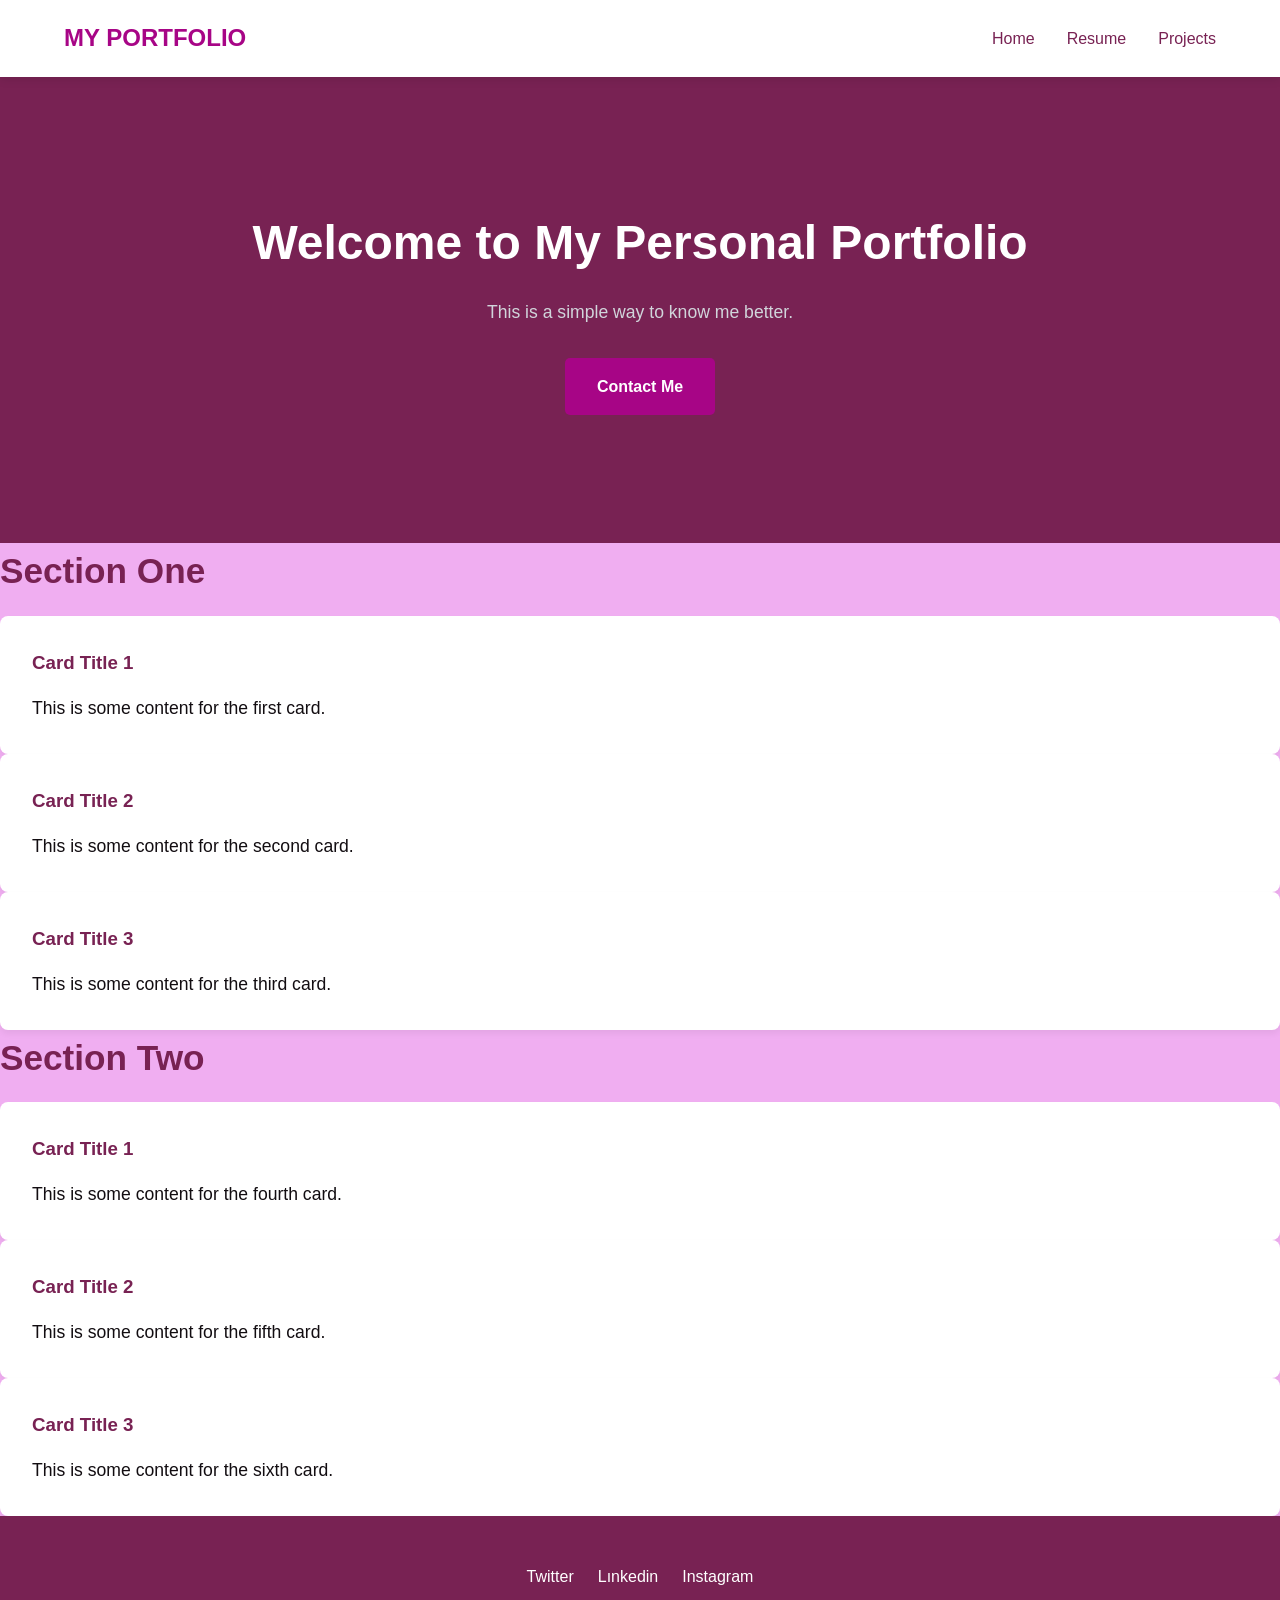
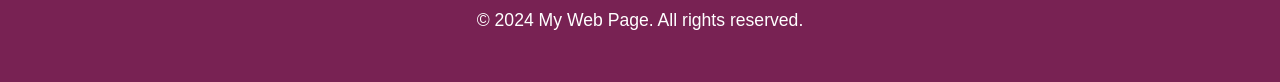
==== home.html @ a55ea5f1 "first commit" ====
<!DOCTYPE html>
<html lang="en">
    <head>
        <meta charset="UTF-8">
        <meta name="viewport" content="width=device-width, initial-scale=1.0">
        <title>My Web Page</title> 
        <link rel="stylesheet" href="style/style.css">
</head>
<body>
   
    <!-- FIX NAVBAR-->
<nav class="navbar">
   <div class="logo">MY PORTFOLIO</div>
   <ul class="nav-links">
      <li><a href="#">Home</a></li>
        <li><a href="#">Resume</a></li>
        <li><a href="#">Projects</a></li>
        </ul>
</nav>

    <!--HERO SECTION-->
    <header class="hero">
        <div class="hero-content">
            <h1>Welcome to My Personal Portfolio</h1>
            <p>This is a simple way to know me better.</p>
            <a href="/button/contact.html" class="btn">Contact Me</a>
        </div>
    </header>

<!-- CONTENT SECTION 1-->
<section id="one" class="contentone">
    <h2>Section One</h2>
    <div class="one-grid">
        <div class="card">
            <h3>Card Title 1</h3>
            <p>This is some content for the first card.</p>
        </div>
        <div class="card">
            <h3>Card Title 2</h3>
            <p>This is some content for the second card.</p>
        </div>
      <div class="card">
            <h3>Card Title 3</h3>
            <p>This is some content for the third card.</p>
        </div>
    </div>
</section>

<!-- CONTENT SECTION 2 -->
 <section id="two" class="contenttwo">
    <h2>Section Two</h2>
    <div class="two-grid">
        <div class="card">
            <h3>Card Title 1</h3>
            <p>This is some content for the fourth card.</p>
        </div>
        <div class="card">
            <h3>Card Title 2</h3>
            <p>This is some content for the fifth card.</p>
        </div>
      <div class="card">
            <h3>Card Title 3</h3>
            <p>This is some content for the sixth card.</p>
        </div>
    </div>
</section>

<!-- FOOTER -->
 <footer id ="contact" class="footer">
    <div class="footer-links">
        <a href="#">Twitter</a>
        <a href="#">Lınkedin</a>
        <a href="#">Instagram</a>
    </div>
    <p>&copy; 2024 My Web Page. All rights reserved.</p>
 </footer>
 
</body>
</html>
---- style/style.css ----
/* --- VARIABLES & FOUNDATION --- */
:root {
  --primary-color: #a70586; /* Indigo */
  --secondary-color: #782253; /* Dark Gray */
  --bg-color: #f0aef1; /* Off-white */
  --text-color: #120d11; /* Medium Gray */
  --white: #FFFFFF;
  
}

/* Reset & Prevent Overlap */
* {
  margin: 0;
  padding: 0;
  box-sizing: border-box;
}

/* Typography */
body {
  font-family: 'Segoe UI', Tahoma, Geneva, Verdana, sans-serif;
  background-color: var(--bg-color);
  color: var(--text-color);
  line-height: 1.6;
}

h1, h2, h3 {
  color: var(--secondary-color);
  margin-bottom: 1rem;
}

/* Heading Font Size vs Body Font Size */
h1 { font-size: 3rem; }
h2 { font-size: 2.2rem; }
p { font-size: 1.1rem; }


/* --- NAVIGATION --- */
.navbar {
  position: sticky;
  top: 0;
  background-color: var(--white);
  display: flex;
  justify-content: space-between;
  align-items: center;
  padding: 1.2rem 5%;
  box-shadow: 0 2px 10px rgba(0,0,0,0.1);
  z-index: 1000;
}

.logo {
  font-size: 1.5rem;
  font-weight: bold;
  color: var(--primary-color);
}

.nav-links {
  display: flex;
  list-style: none;
  gap: 2rem;
}

.nav-links a {
  text-decoration: none;
  color: var(--secondary-color);
  font-weight: 500;
}

/* --- HERO SECTION --- */
.hero {
  background-color: var(--secondary-color);
  color: var(--white);
  text-align: center;
  padding: 8rem 2rem;
}

.hero h1 {
  color: var(--white); /* Override default dark color for hero */
}

.hero p {
  max-width: 600px;
  margin: 0 auto 2rem auto;
  color: #D1D5DB;
}

.btn {
  display: inline-block;
  background-color: var(--primary-color);
  color: var(--white);
  padding: 1rem 2rem;
  text-decoration: none;
  border-radius: 5px;
  font-weight: bold;
  transition: background 0.3s ease;
}

.btn:hover {
  background-color: #f12c96;
}

/* --- CONTENT SECTIONS --- */
.features, .about {
  padding: 5rem 5%;
  text-align: center;
}

.feature-grid {
  display: grid;
  /* CSS Grid magic for responsive columns: */
  grid-template-columns: repeat(auto-fit, minmax(280px, 1fr));
  gap: 2rem;
  margin-top: 3rem;
}

.card {
  background: var(--white);
  padding: 2rem;
  border-radius: 8px;
  box-shadow: 0 4px 6px rgba(0,0,0,0.05);
}

.about {
  background-color: var(--white);
}

.about-content {
  max-width: 800px;
  margin: 0 auto;
}

/* --- FOOTER --- */
.footer {
  background-color: var(--secondary-color);
  color: var(--white);
  text-align: center;
  padding: 3rem 2rem;
}

.footer-links {
  display: flex;
  justify-content: center;
  gap: 1.5rem;
  margin-bottom: 1rem;
}

.footer-links a {
  color: var(--white);
  text-decoration: none;
}

/* --- RESPONSIVE MEDIA QUERIES --- */
@media (max-width: 768px) {
  .navbar {
    flex-direction: column;
    gap: 1rem;
    padding: 1rem;
  }
  
  .hero {
    padding: 5rem 1rem;
  }
  
  h1 {
    font-size: 2.2rem;
  }
}
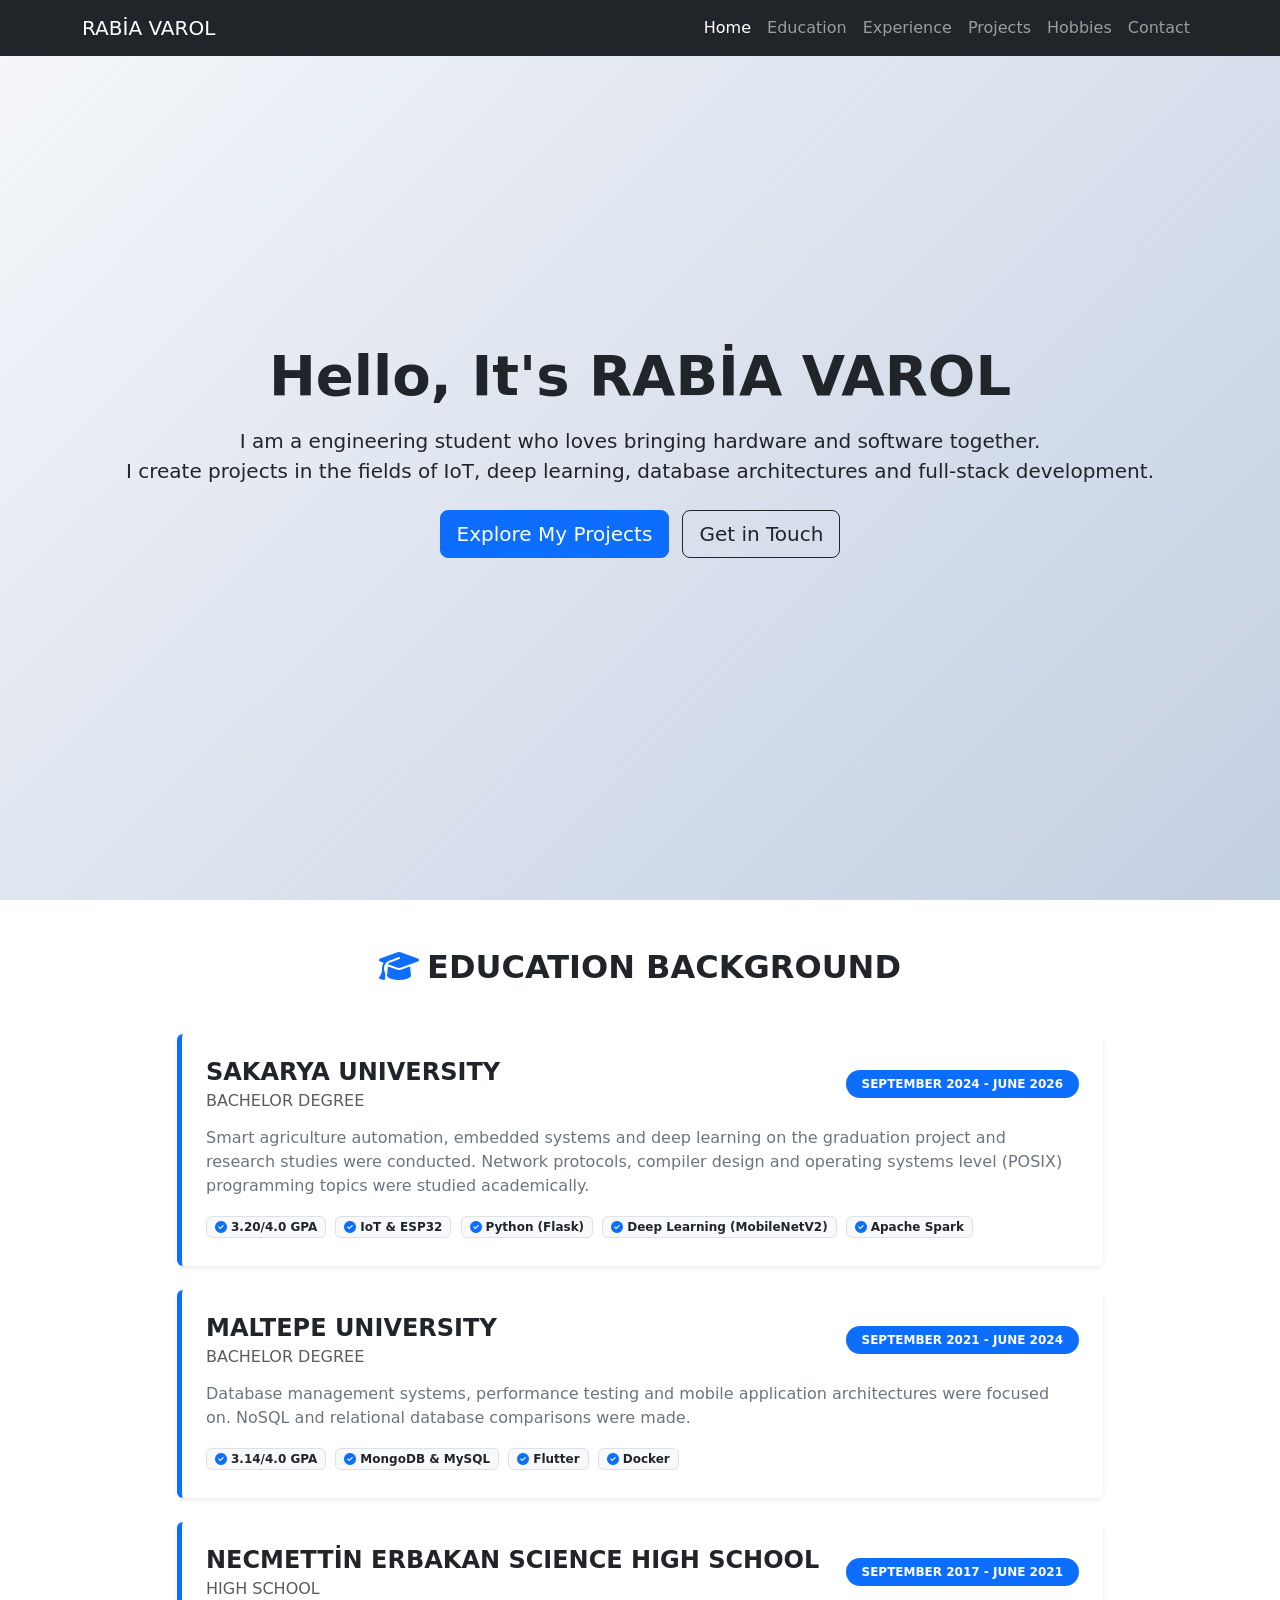
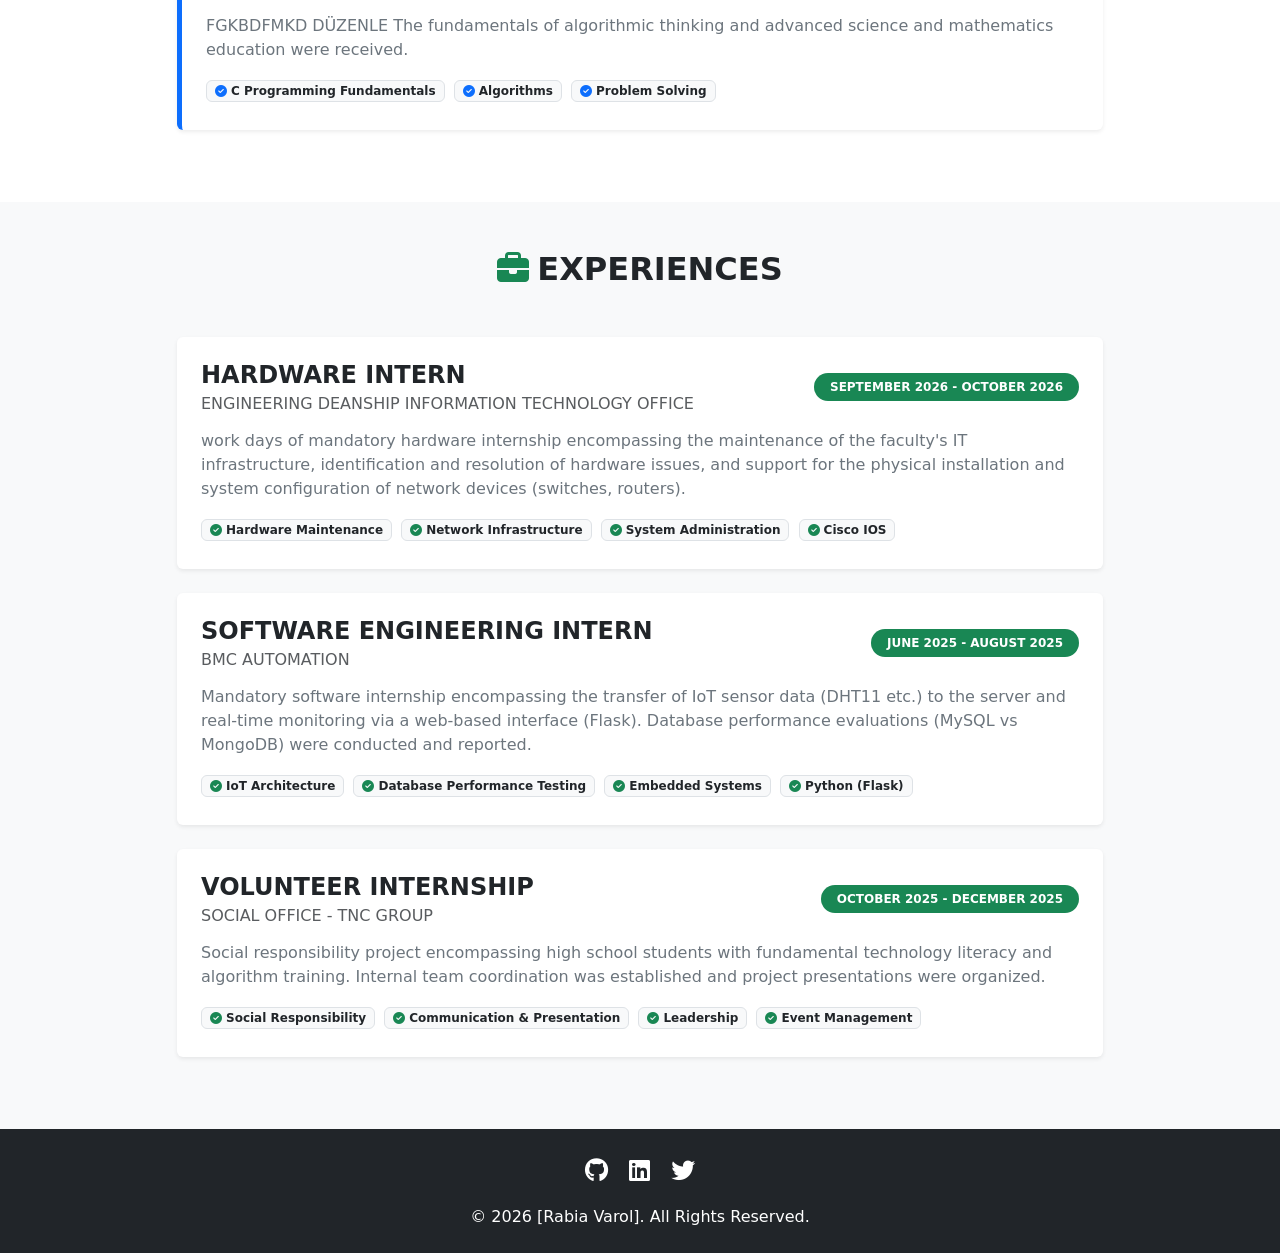
==== commit 56aaf990: "experiences added" ====
--- a/home.html
+++ b/home.html
@@ -1,79 +1,291 @@
 <!DOCTYPE html>
-<html lang="en">
-    <head>
-        <meta charset="UTF-8">
-        <meta name="viewport" content="width=device-width, initial-scale=1.0">
-        <title>My Web Page</title> 
-        <link rel="stylesheet" href="style/style.css">
+<html lang="tr">
+<head>
+    <meta charset="UTF-8">
+    <meta name="viewport" content="width=device-width, initial-scale=1.0">
+    <title>Rabia Varol Personal Portfolio</title>
+    <!-- Bootstrap 5 CSS CDN -->
+    <link href="https://cdn.jsdelivr.net/npm/bootstrap@5.3.2/dist/css/bootstrap.min.css" rel="stylesheet">
+    <!-- FontAwesome (İkonlar için) -->
+    <link rel="stylesheet" href="https://cdnjs.cloudflare.com/ajax/libs/font-awesome/6.4.2/css/all.min.css">
+    
+    <style>
+        /* ana giris body ayarı  */
+        .hero-section {
+            height: 100vh;
+            display: flex;
+            align-items: center;
+            justify-content: center;
+            background: linear-gradient(135deg, #f5f7fa 0%, #c3cfe2 100%);
+        }
+        /*footer ayarı */
+        body {
+            display: flex;
+            flex-direction: column;
+            min-height: 100vh;
+        }
+        main {
+            flex: 1;
+        }
+    </style>
 </head>
 <body>
-   
-    <!-- FIX NAVBAR-->
-<nav class="navbar">
-   <div class="logo">MY PORTFOLIO</div>
-   <ul class="nav-links">
-      <li><a href="#">Home</a></li>
-        <li><a href="#">Resume</a></li>
-        <li><a href="#">Projects</a></li>
-        </ul>
-</nav>
-
-    <!--HERO SECTION-->
-    <header class="hero">
-        <div class="hero-content">
-            <h1>Welcome to My Personal Portfolio</h1>
-            <p>This is a simple way to know me better.</p>
-            <a href="/button/contact.html" class="btn">Contact Me</a>
-        </div>
-    </header>
-
-<!-- CONTENT SECTION 1-->
-<section id="one" class="contentone">
-    <h2>Section One</h2>
-    <div class="one-grid">
-        <div class="card">
-            <h3>Card Title 1</h3>
-            <p>This is some content for the first card.</p>
-        </div>
-        <div class="card">
-            <h3>Card Title 2</h3>
-            <p>This is some content for the second card.</p>
-        </div>
-      <div class="card">
-            <h3>Card Title 3</h3>
-            <p>This is some content for the third card.</p>
+
+    <!-- NAVBAR -->
+    <nav class="navbar navbar-expand-lg navbar-dark bg-dark fixed-top">
+        <div class="container">
+            <a class="navbar-brand" href="#">RABİA VAROL</a>
+            <button class="navbar-toggler" type="button" data-bs-toggle="collapse" data-bs-target="#navbarNav" aria-controls="navbarNav" aria-expanded="false" aria-label="Toggle navigation">
+                <span class="navbar-toggler-icon"></span>
+            </button>
+            <div class="collapse navbar-collapse" id="navbarNav">
+                <ul class="navbar-ms-auto navbar-nav ms-auto">
+                    <li class="nav-item"><a class="nav-link active" href="#home">Home</a></li>
+                    <li class="nav-item"><a class="nav-link" href="#education">Education</a></li>
+                    <li class="nav-item"><a class="nav-link" href="#experience">Experience</a></li>
+                    <li class="nav-item"><a class="nav-link" href="#projects">Projects</a></li>
+                    <li class="nav-item"><a class="nav-link" href="#hobbies">Hobbies</a></li>
+                    <li class="nav-item"><a class="nav-link" href="#contact">Contact</a></li>
+                </ul>
+            </div>
+        </div>
+    </nav>
+
+    <!-- MAIN CONTENT-->
+    <main>
+        <!-- HERO SECTION -->
+        <section id="home" class="hero-section text-center">
+            <div class="container">
+<!-- <img src="profil-foton.jpg" alt="Profil Fotoğrafı"
+  class="rounded-circle mb-4" width="150" height="150" style="object-fit: cover; 
+  border: 4px solid #fff; box-shadow: 0 4px 8px rgba(0,0,0,0.1);"> -->
+                <h1 class="display-4 fw-bold">Hello, It's RABİA VAROL</h1>
+                <p class="lead mt-3">
+                    I am a engineering student who loves bringing hardware and software together. <br>
+                    I create projects in the fields of IoT, deep learning, database architectures and full-stack development.
+                </p>
+                <div class="mt-4">
+                    <a href="#projects" class="btn btn-primary btn-lg me-2">Explore My Projects</a>
+                    <a href="#contact" class="btn btn-outline-dark btn-lg">Get in Touch</a>
+                </div>
+            </div>
+        </section>
+    </main>
+
+
+    <!-- EDUCATION SECTION (Eğitim) -->
+<section id="education" class="py-5 bg-white">
+    <div class="container">
+        <!-- Bölüm Başlığı -->
+        <h2 class="text-center mb-5 fw-bold"><i class="fas fa-graduation-cap text-primary me-2"></i>EDUCATION BACKGROUND</h2>
+
+        <div class="row justify-content-center">
+            <div class="col-lg-10">
+                
+                <!-- 1. Üniversite -->  
+                <div class="card mb-4 border-0 shadow-sm education-card">
+                    <div class="card-body p-4">
+                        <div class="d-flex justify-content-between align-items-md-center flex-column flex-md-row mb-3">
+                            <div>
+                                <h4 class="card-title fw-bold mb-1">SAKARYA UNIVERSITY</h4>
+                                <h6 class="text-muted mb-0">BACHELOR DEGREE</h6>
+                            </div>
+                            <div class="text-md-end mt-2 mt-md-0">
+                                <span class="badge bg-primary rounded-pill px-3 py-2">SEPTEMBER 2024 - JUNE 2026</span>
+                            </div>
+                        </div>
+                        <p class="card-text text-secondary">
+                            Smart agriculture automation, embedded systems and deep learning on the graduation project and research studies were conducted. Network protocols, compiler design and operating systems level (POSIX) programming topics were studied academically.
+                        </p>
+                        <!-- Nitelikler / Yetenekler (LinkedIn Tarzı) -->
+                        <div class="mt-3">
+                             <span class="badge bg-light text-dark border me-1 mb-1 px-2 py-1"><i class="fas fa-check-circle text-primary me-1"></i>3.20/4.0 GPA</span>
+                            <span class="badge bg-light text-dark border me-1 mb-1 px-2 py-1"><i class="fas fa-check-circle text-primary me-1"></i>IoT & ESP32</span>
+                            <span class="badge bg-light text-dark border me-1 mb-1 px-2 py-1"><i class="fas fa-check-circle text-primary me-1"></i>Python (Flask)</span>
+                            <span class="badge bg-light text-dark border me-1 mb-1 px-2 py-1"><i class="fas fa-check-circle text-primary me-1"></i>Deep Learning (MobileNetV2)</span>
+                            <span class="badge bg-light text-dark border me-1 mb-1 px-2 py-1"><i class="fas fa-check-circle text-primary me-1"></i>Apache Spark</span>
+                        </div>
+                    </div>
+                </div>
+
+                <!-- 2. Üniversite -->
+                <div class="card mb-4 border-0 shadow-sm education-card">
+                    <div class="card-body p-4">
+                        <div class="d-flex justify-content-between align-items-md-center flex-column flex-md-row mb-3">
+                            <div>
+                                <h4 class="card-title fw-bold mb-1">MALTEPE UNIVERSITY</h4>
+                                <h6 class="text-muted mb-0">BACHELOR DEGREE</h6>
+                            </div>
+                            <div class="text-md-end mt-2 mt-md-0">
+                                <span class="badge bg-primary rounded-pill px-3 py-2">SEPTEMBER 2021 - JUNE 2024</span>
+                            </div>
+                        </div>
+                        <p class="card-text text-secondary">
+                            Database management systems, performance testing and mobile application architectures were focused on. NoSQL and relational database comparisons were made.
+                        </p>
+                        <!-- Nitelikler / Yetenekler -->
+                        <div class="mt-3">
+                             <span class="badge bg-light text-dark border me-1 mb-1 px-2 py-1"><i class="fas fa-check-circle text-primary me-1"></i>3.14/4.0 GPA</span>
+                            <span class="badge bg-light text-dark border me-1 mb-1 px-2 py-1"><i class="fas fa-check-circle text-primary me-1"></i>MongoDB & MySQL</span>
+                            <span class="badge bg-light text-dark border me-1 mb-1 px-2 py-1"><i class="fas fa-check-circle text-primary me-1"></i>Flutter</span>
+                            <span class="badge bg-light text-dark border me-1 mb-1 px-2 py-1"><i class="fas fa-check-circle text-primary me-1"></i>Docker</span>
+                        </div>
+                    </div>
+                </div>
+
+                <!-- Lise -->
+                <div class="card mb-4 border-0 shadow-sm education-card">
+                    <div class="card-body p-4">
+                        <div class="d-flex justify-content-between align-items-md-center flex-column flex-md-row mb-3">
+                            <div>
+                                <h4 class="card-title fw-bold mb-1">NECMETTİN ERBAKAN SCIENCE HIGH SCHOOL</h4>
+                                <h6 class="text-muted mb-0">HIGH SCHOOL</h6>
+                            </div>
+                            <div class="text-md-end mt-2 mt-md-0">
+                                <span class="badge bg-primary rounded-pill px-3 py-2">SEPTEMBER 2017 - JUNE 2021</span>
+                            </div>
+                        </div>
+                        <p class="card-text text-secondary">
+                           FGKBDFMKD DÜZENLE The fundamentals of algorithmic thinking and advanced science and mathematics education were received. 
+                        </p>
+                        <!-- Nitelikler / Yetenekler -->
+                        <div class="mt-3">
+                            <span class="badge bg-light text-dark border me-1 mb-1 px-2 py-1"><i class="fas fa-check-circle text-primary me-1"></i>C Programming Fundamentals</span>
+                            <span class="badge bg-light text-dark border me-1 mb-1 px-2 py-1"><i class="fas fa-check-circle text-primary me-1"></i>Algorithms</span>
+                            <span class="badge bg-light text-dark border me-1 mb-1 px-2 py-1"><i class="fas fa-check-circle text-primary me-1"></i>Problem Solving</span>
+                        </div>
+                    </div>
+                </div>
+
+            </div>
         </div>
     </div>
 </section>
 
-<!-- CONTENT SECTION 2 -->
- <section id="two" class="contenttwo">
-    <h2>Section Two</h2>
-    <div class="two-grid">
-        <div class="card">
-            <h3>Card Title 1</h3>
-            <p>This is some content for the fourth card.</p>
-        </div>
-        <div class="card">
-            <h3>Card Title 2</h3>
-            <p>This is some content for the fifth card.</p>
-        </div>
-      <div class="card">
-            <h3>Card Title 3</h3>
-            <p>This is some content for the sixth card.</p>
+<style>
+    /* Eğitim kartları hover animasyonu */
+.education-card {
+    transition: transform 0.3s ease, box-shadow 0.3s ease;
+    border-left: 5px solid #0d6efd !important; /* Sol tarafa şık bir mavi çizgi */
+}
+.education-card:hover {
+    transform: translateY(-5px);
+    box-shadow: 0 10px 20px rgba(0,0,0,0.1) !important;
+}
+</style>
+
+<!--EXPERIENCE-->
+
+<section id="experience" class="py-5" style="background-color: #f8f9fa;">
+    <div class="container">
+        <!-- Bölüm Başlığı -->
+        <h2 class="text-center mb-5 fw-bold"><i class="fas fa-briefcase text-success me-2"></i>EXPERIENCES</h2>
+
+        <div class="row justify-content-center">
+            <div class="col-lg-10">
+                
+                <!-- 1. Zorunlu Staj (Donanım / Bilgi İşlem) -->
+                <div class="card mb-4 border-0 shadow-sm experience-card">
+                    <div class="card-body p-4">
+                        <div class="d-flex justify-content-between align-items-md-center flex-column flex-md-row mb-3">
+                            <div>
+                                <h4 class="card-title fw-bold mb-1">HARDWARE INTERN</h4>
+                                <h6 class="text-muted mb-0">ENGINEERING DEANSHIP INFORMATION TECHNOLOGY OFFICE</h6>
+                            </div>
+                            <div class="text-md-end mt-2 mt-md-0">
+                                <span class="badge bg-success rounded-pill px-3 py-2">SEPTEMBER 2026 - OCTOBER 2026</span>
+                            </div>
+                        </div>
+                        <p class="card-text text-secondary">
+                             work days of mandatory hardware internship encompassing the maintenance of the faculty's IT infrastructure, identification and resolution of hardware issues, and support for the physical installation and system configuration of network devices (switches, routers).
+                        </p>
+                        <!-- Nitelikler / Yetenekler -->
+                        <div class="mt-3">
+                            <span class="badge bg-light text-dark border me-1 mb-1 px-2 py-1"><i class="fas fa-check-circle text-success me-1"></i>Hardware Maintenance</span>
+                            <span class="badge bg-light text-dark border me-1 mb-1 px-2 py-1"><i class="fas fa-check-circle text-success me-1"></i>Network Infrastructure</span>
+                            <span class="badge bg-light text-dark border me-1 mb-1 px-2 py-1"><i class="fas fa-check-circle text-success me-1"></i>System Administration</span>
+                            <span class="badge bg-light text-dark border me-1 mb-1 px-2 py-1"><i class="fas fa-check-circle text-success me-1"></i>Cisco IOS</span>
+                        </div>
+                    </div>
+                </div>
+
+                <!-- 2. Zorunlu Staj (Yazılım / Ar-Ge) -->
+                <div class="card mb-4 border-0 shadow-sm experience-card">
+                    <div class="card-body p-4">
+                        <div class="d-flex justify-content-between align-items-md-center flex-column flex-md-row mb-3">
+                            <div>
+                                <h4 class="card-title fw-bold mb-1">SOFTWARE ENGINEERING INTERN</h4>
+                                <h6 class="text-muted mb-0">BMC AUTOMATION</h6>
+                            </div>
+                            <div class="text-md-end mt-2 mt-md-0">
+                                <span class="badge bg-success rounded-pill px-3 py-2">JUNE 2025 - AUGUST 2025</span>
+                            </div>
+                        </div>
+                        <p class="card-text text-secondary">
+                            Mandatory software internship encompassing the transfer of IoT sensor data (DHT11 etc.) to the server and real-time monitoring via a web-based interface (Flask). Database performance evaluations (MySQL vs MongoDB) were conducted and reported.
+                        </p>
+                        <!-- Nitelikler / Yetenekler -->
+                        <div class="mt-3">
+                            <span class="badge bg-light text-dark border me-1 mb-1 px-2 py-1"><i class="fas fa-check-circle text-success me-1"></i>IoT Architecture</span>
+                            <span class="badge bg-light text-dark border me-1 mb-1 px-2 py-1"><i class="fas fa-check-circle text-success me-1"></i>Database Performance Testing</span>
+                            <span class="badge bg-light text-dark border me-1 mb-1 px-2 py-1"><i class="fas fa-check-circle text-success me-1"></i>Embedded Systems</span>
+                            <span class="badge bg-light text-dark border me-1 mb-1 px-2 py-1"><i class="fas fa-check-circle text-success me-1"></i>Python (Flask)</span>
+                        </div>
+                    </div>
+                </div>
+
+                <!-- 3. Sosyal Staj / Gönüllülük -->
+                <div class="card mb-4 border-0 shadow-sm experience-card">
+                    <div class="card-body p-4">
+                        <div class="d-flex justify-content-between align-items-md-center flex-column flex-md-row mb-3">
+                            <div>
+                                <h4 class="card-title fw-bold mb-1">VOLUNTEER INTERNSHIP</h4>
+                                <h6 class="text-muted mb-0">SOCIAL OFFICE - TNC GROUP</h6>
+                            </div>
+                            <div class="text-md-end mt-2 mt-md-0">
+                                <span class="badge bg-success rounded-pill px-3 py-2">OCTOBER 2025 - DECEMBER 2025</span>
+                            </div>
+                        </div>
+                        <p class="card-text text-secondary">
+                            Social responsibility project encompassing high school students with fundamental technology literacy and algorithm training. Internal team coordination was established and project presentations were organized.
+                        </p>
+                        <!-- Nitelikler / Yetenekler -->
+                        <div class="mt-3">
+                            <span class="badge bg-light text-dark border me-1 mb-1 px-2 py-1"><i class="fas fa-check-circle text-success me-1"></i>Social Responsibility</span>
+                            <span class="badge bg-light text-dark border me-1 mb-1 px-2 py-1"><i class="fas fa-check-circle text-success me-1"></i>Communication & Presentation</span>
+                            <span class="badge bg-light text-dark border me-1 mb-1 px-2 py-1"><i class="fas fa-check-circle text-success me-1"></i>Leadership</span>
+                            <span class="badge bg-light text-dark border me-1 mb-1 px-2 py-1"><i class="fas fa-check-circle text-success me-1"></i>Event Management</span>
+                        </div>
+                    </div>
+                </div>
+
+            </div>
         </div>
     </div>
 </section>
 
-<!-- FOOTER -->
- <footer id ="contact" class="footer">
-    <div class="footer-links">
-        <a href="#">Twitter</a>
-        <a href="#">Lınkedin</a>
-        <a href="#">Instagram</a>
-    </div>
-    <p>&copy; 2024 My Web Page. All rights reserved.</p>
- </footer>
- 
+
+
+
+
+
+
+
+
+    <!-- FOOTER -->
+    <footer class="bg-dark text-white text-center py-4">
+        <div class="container">
+            <div class="mb-3">
+                <!-- Sosyal Medya İkonları -->
+                <a href="#" class="text-white me-3 fs-4"><i class="fab fa-github"></i></a>
+                <a href="#" class="text-white me-3 fs-4"><i class="fab fa-linkedin"></i></a>
+                <a href="#" class="text-white fs-4"><i class="fab fa-twitter"></i></a>
+            </div>
+            <p class="mb-0">&copy; 2026 [Rabia Varol]. All Rights Reserved.</p>
+        </div>
+    </footer>
+
+    <!-- Bootstrap 5 JS ve Popper.js -->
+    <script src="https://cdn.jsdelivr.net/npm/bootstrap@5.3.2/dist/js/bootstrap.bundle.min.js"></script>
 </body>
 </html>
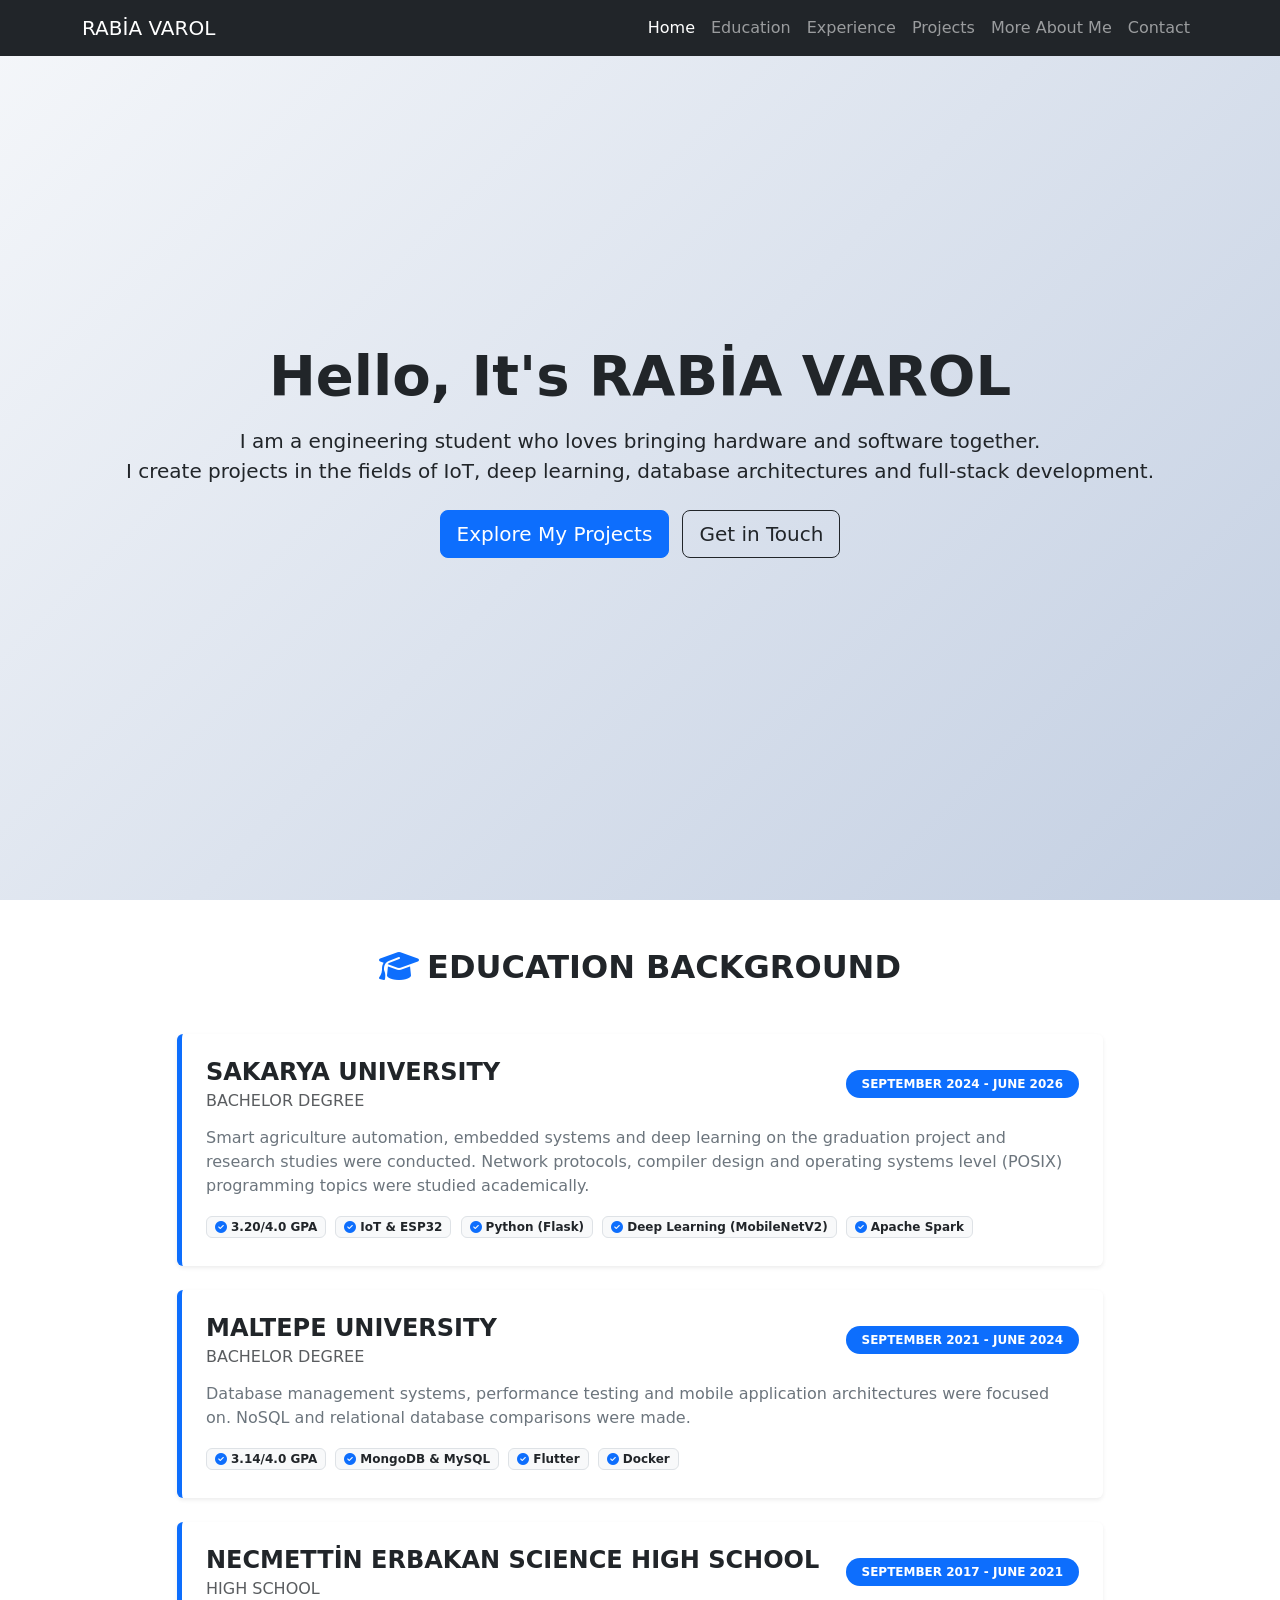
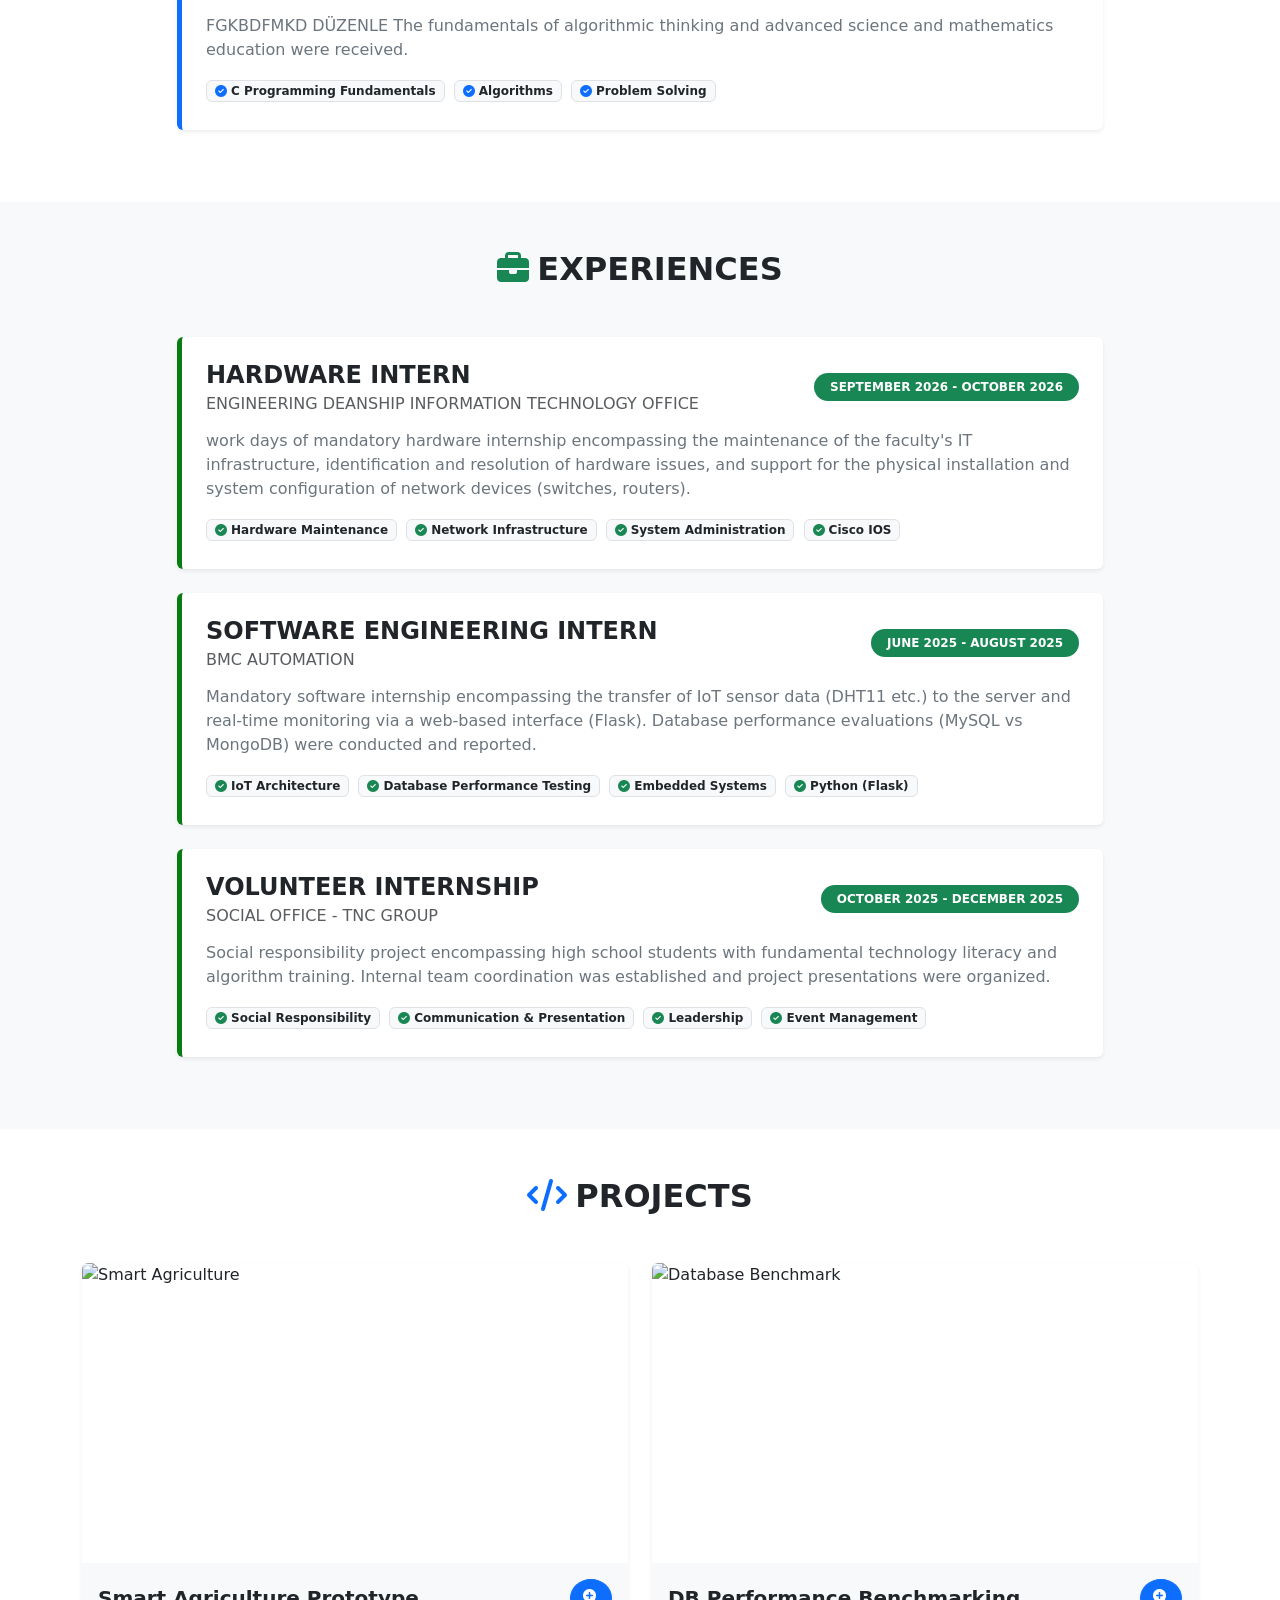
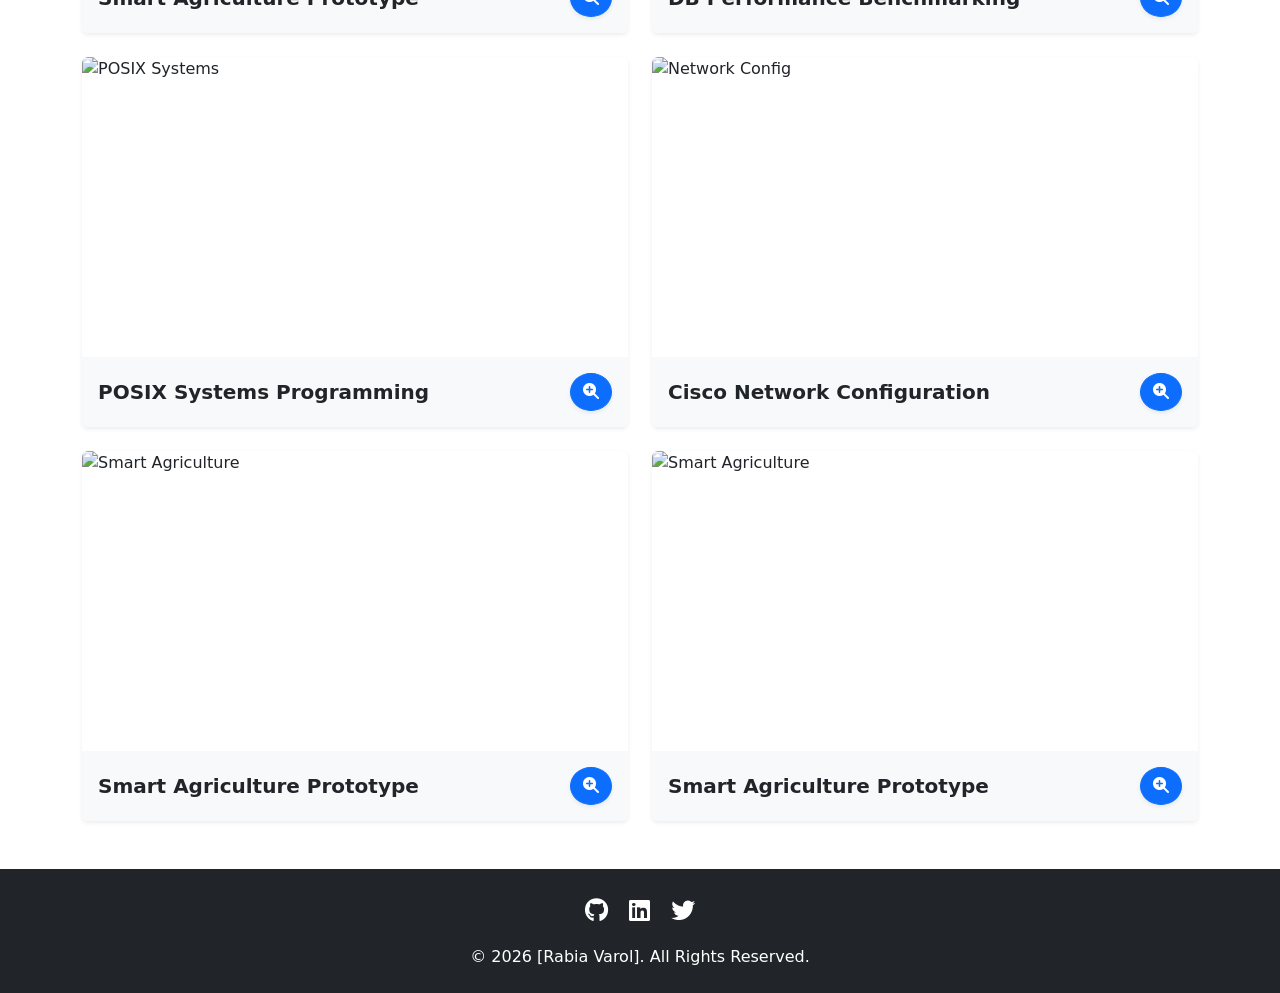
==== commit e5c762f8: "projects added, modal used for each project" ====
--- a/home.html
+++ b/home.html
@@ -44,7 +44,7 @@
                     <li class="nav-item"><a class="nav-link" href="#education">Education</a></li>
                     <li class="nav-item"><a class="nav-link" href="#experience">Experience</a></li>
                     <li class="nav-item"><a class="nav-link" href="#projects">Projects</a></li>
-                    <li class="nav-item"><a class="nav-link" href="#hobbies">Hobbies</a></li>
+                    <li class="nav-item"><a class="nav-link" href="#knowbetter">More About Me</a></li>
                     <li class="nav-item"><a class="nav-link" href="#contact">Contact</a></li>
                 </ul>
             </div>
@@ -263,9 +263,267 @@
         </div>
     </div>
 </section>
-
-
-
+<style>
+    /* Eğitim kartları hover animasyonu */
+.experience-card {
+    transition: transform 0.3s ease, box-shadow 0.3s ease;
+    border-left: 5px solid #077c0f !important; /* Sol tarafa şık bir mavi çizgi */
+}
+.experience-card:hover {
+    transform: translateY(-5px);
+    box-shadow: 0 10px 20px rgba(0,0,0,0.1) !important;
+}
+</style>
+
+<!-- PROJECTS -->
+<!-- PROJECTS SECTION (Projeler) -->
+<section id="projects" class="py-5 bg-white">
+    <div class="container">
+        <!-- Bölüm Başlığı -->
+        <h2 class="text-center mb-5 fw-bold"><i class="fas fa-code text-primary me-2"></i>PROJECTS</h2>
+
+        <!-- 2x2 Izgara (Grid) Yapısı -->
+        <div class="row g-4 justify-content-center">
+            
+            <!-- Proje 1 -->
+            <div class="col-md-6">
+                <div class="card border-0 shadow-sm project-card overflow-hidden">
+                    <!-- Proje Görseli (Buraya kendi görsel linklerini ekleyebilirsin) -->
+                    <img src="https://images.unsplash.com/photo-1592982537447-7440770cbfc9?q=80&w=600&auto=format&fit=crop" class="card-img-top" alt="Smart Agriculture" style="height: 300px; object-fit: cover;">
+                    <div class="card-body d-flex justify-content-between align-items-center bg-light">
+                        <h5 class="card-title fw-bold mb-0">Smart Agriculture Prototype</h5>
+                        <!-- Büyüteç Butonu (Modal 1'i açar) -->
+                        <button class="btn btn-primary rounded-circle shadow-sm" data-bs-toggle="modal" data-bs-target="#modalProject1" title="Detayları Gör">
+                            <i class="fas fa-search-plus"></i>
+                        </button>
+                    </div>
+                </div>
+            </div>
+
+            <!-- Proje 2 -->
+            <div class="col-md-6">
+                <div class="card border-0 shadow-sm project-card overflow-hidden">
+                    <img src="https://images.unsplash.com/photo-1544383835-bda2bc66a55d?q=80&w=600&auto=format&fit=crop" class="card-img-top" alt="Database Benchmark" style="height: 300px; object-fit: cover;">
+                    <div class="card-body d-flex justify-content-between align-items-center bg-light">
+                        <h5 class="card-title fw-bold mb-0">DB Performance Benchmarking</h5>
+                        <button class="btn btn-primary rounded-circle shadow-sm" data-bs-toggle="modal" data-bs-target="#modalProject2">
+                            <i class="fas fa-search-plus"></i>
+                        </button>
+                    </div>
+                </div>
+            </div>
+
+            <!-- Proje 3 -->
+            <div class="col-md-6">
+                <div class="card border-0 shadow-sm project-card overflow-hidden">
+                    <img src="https://images.unsplash.com/photo-1629654297299-c8506221ca97?q=80&w=600&auto=format&fit=crop" class="card-img-top" alt="POSIX Systems" style="height: 300px; object-fit: cover;">
+                    <div class="card-body d-flex justify-content-between align-items-center bg-light">
+                        <h5 class="card-title fw-bold mb-0">POSIX Systems Programming</h5>
+                        <button class="btn btn-primary rounded-circle shadow-sm" data-bs-toggle="modal" data-bs-target="#modalProject3">
+                            <i class="fas fa-search-plus"></i>
+                        </button>
+                    </div>
+                </div>
+            </div>
+
+            <!-- Proje 4 -->
+            <div class="col-md-6">
+                <div class="card border-0 shadow-sm project-card overflow-hidden">
+                    <img src="https://images.unsplash.com/photo-1558494949-ef010cbdcc31?q=80&w=600&auto=format&fit=crop" class="card-img-top" alt="Network Config" style="height: 300px; object-fit: cover;">
+                    <div class="card-body d-flex justify-content-between align-items-center bg-light">
+                        <h5 class="card-title fw-bold mb-0">Cisco Network Configuration</h5>
+                        <button class="btn btn-primary rounded-circle shadow-sm" data-bs-toggle="modal" data-bs-target="#modalProject4">
+                            <i class="fas fa-search-plus"></i>
+                        </button>
+                    </div>
+                </div>
+            </div>
+
+              <!-- Proje 5 -->
+            <div class="col-md-6">
+                <div class="card border-0 shadow-sm project-card overflow-hidden">
+                    <!-- Proje Görseli (Buraya kendi görsel linklerini ekleyebilirsin) -->
+                    <img src="https://images.unsplash.com/photo-1592982537447-7440770cbfc9?q=80&w=600&auto=format&fit=crop" class="card-img-top" alt="Smart Agriculture" style="height: 300px; object-fit: cover;">
+                    <div class="card-body d-flex justify-content-between align-items-center bg-light">
+                        <h5 class="card-title fw-bold mb-0">Smart Agriculture Prototype</h5>
+                        <!-- Büyüteç Butonu (Modal 1'i açar) -->
+                        <button class="btn btn-primary rounded-circle shadow-sm" data-bs-toggle="modal" data-bs-target="#modalProject5" title="Detayları Gör">
+                            <i class="fas fa-search-plus"></i>
+                        </button>
+                    </div>
+                </div>
+            </div>
+            
+              <!-- Proje 6 -->
+            <div class="col-md-6">
+                <div class="card border-0 shadow-sm project-card overflow-hidden">
+                    <!-- Proje Görseli (Buraya kendi görsel linklerini ekleyebilirsin) -->
+                    <img src="https://images.unsplash.com/photo-1592982537447-7440770cbfc9?q=80&w=600&auto=format&fit=crop" class="card-img-top" alt="Smart Agriculture" style="height: 300px; object-fit: cover;">
+                    <div class="card-body d-flex justify-content-between align-items-center bg-light">
+                        <h5 class="card-title fw-bold mb-0">Smart Agriculture Prototype</h5>
+                        <!-- Büyüteç Butonu (Modal 1'i açar) -->
+                        <button class="btn btn-primary rounded-circle shadow-sm" data-bs-toggle="modal" data-bs-target="#modalProject6" title="Detayları Gör">
+                            <i class="fas fa-search-plus"></i>
+                        </button>
+                    </div>
+                </div>
+            </div>
+
+
+        </div>
+    </div>
+</section>
+
+<style> 
+.project-card img {
+    transition: transform 0.4s ease;
+}
+.project-card:hover img {
+    transform: scale(1.05); /* Üzerine gelince resim hafifçe büyür */
+}
+.project-card {
+    transition: box-shadow 0.3s ease;
+}
+.project-card:hover {
+    box-shadow: 0 15px 30px rgba(0,0,0,0.15) !important;
+}
+</style>
+
+
+
+<!-- KNOW BETTER-->
+
+
+<!-- CONTACT-->
+
+
+
+
+
+
+
+
+
+
+
+
+
+
+
+
+<!-- ========================================== -->
+
+<!-- Modal 1: Smart Agriculture -->
+<div class="modal fade" id="modalProject1" tabindex="-1" aria-hidden="true">
+    <div class="modal-dialog modal-lg modal-dialog-centered">
+        <div class="modal-content">
+            <div class="modal-header bg-primary text-white">
+                <h5 class="modal-title fw-bold"><i class="fas fa-leaf me-2"></i>Smart Agriculture Prototype</h5>
+                <button type="button" class="btn-close btn-close-white" data-bs-dismiss="modal" aria-label="Close"></button>
+            </div>
+            <div class="modal-body p-4">
+                <h6 class="fw-bold text-dark border-bottom pb-2">Projenin Amacı</h6>
+                <p>Tarımsal verimliliği artırmak için bitki hastalıklarını tespit eden ve çevresel faktörleri anlık olarak izleyen uçtan uca bir sistem geliştirmek.</p>
+                
+                <h6 class="fw-bold text-dark border-bottom pb-2 mt-4">Konsept ve Teknolojiler</h6>
+                <p>ESP32-CAM modülü ile alınan ortam verileri (DHT11 vb.) ve bitki görüntüleri bir sunucuya aktarıldı. Görüntüler üzerinden MobileNetV2 (Transfer Learning) kullanılarak 38 farklı bitki hastalığı sınıflandırıldı. Veriler Apache Spark ile işlenerek Flutter tabanlı bir mobil asistanda görselleştirildi.</p>
+            </div>
+        </div>
+    </div>
+</div>
+
+<!-- Modal 2: DB Benchmark -->
+<div class="modal fade" id="modalProject2" tabindex="-1" aria-hidden="true">
+    <div class="modal-dialog modal-lg modal-dialog-centered">
+        <div class="modal-content">
+            <div class="modal-header bg-primary text-white">
+                <h5 class="modal-title fw-bold"><i class="fas fa-database me-2"></i>DB Performance Benchmarking</h5>
+                <button type="button" class="btn-close btn-close-white" data-bs-dismiss="modal" aria-label="Close"></button>
+            </div>
+            <div class="modal-body p-4">
+                <h6 class="fw-bold text-dark border-bottom pb-2">Projenin Amacı</h6>
+                <p>İlişkisel (MySQL) ve NoSQL (MongoDB) veritabanı yönetim sistemlerinin farklı sorgu tiplerindeki performans sınırlarını ve tepki sürelerini analiz etmek.</p>
+                
+                <h6 class="fw-bold text-dark border-bottom pb-2 mt-4">Konsept ve Teknolojiler</h6>
+                <p>Docker container'ları üzerinde koşan MongoDB ve MySQL sunucularına, Python ile yazılmış test scriptleri gönderildi. CRUD (Create, Read, Update, Delete) operasyonları ve karmaşık Join/Aggregation işlemleri büyük veri setleri üzerinde (örn. uçuş verileri) test edilerek yanıt süreleri milisaniye cinsinden ölçüldü.</p>
+            </div>
+        </div>
+    </div>
+</div>
+
+<!-- Modal 3: POSIX -->
+<div class="modal fade" id="modalProject3" tabindex="-1" aria-hidden="true">
+    <div class="modal-dialog modal-lg modal-dialog-centered">
+        <div class="modal-content">
+            <div class="modal-header bg-primary text-white">
+                <h5 class="modal-title fw-bold"><i class="fas fa-terminal me-2"></i>POSIX Systems Programming</h5>
+                <button type="button" class="btn-close btn-close-white" data-bs-dismiss="modal" aria-label="Close"></button>
+            </div>
+            <div class="modal-body p-4">
+                <h6 class="fw-bold text-dark border-bottom pb-2">Projenin Amacı</h6>
+                <p>İşletim sistemleri seviyesinde süreç (process) yönetimi, bellek tahsisi ve sinyalleşme mantığını kavramak.</p>
+                
+                <h6 class="fw-bold text-dark border-bottom pb-2 mt-4">Konsept ve Teknolojiler</h6>
+                <p>Linux ortamında C programlama dili kullanılarak çoklu süreç yönetimi gerçekleştirildi. <code>fork()</code>, <code>signal()</code>, <code>kill()</code> sistem çağrıları kullanılarak süreçler arası iletişim kuruldu ve <code>malloc</code> ile dinamik bellek yönetimi yapılarak karmaşık matris hesaplamaları tamamlandı.</p>
+            </div>
+        </div>
+    </div>
+</div>
+
+<!-- Modal 4: Network -->
+<div class="modal fade" id="modalProject4" tabindex="-1" aria-hidden="true">
+    <div class="modal-dialog modal-lg modal-dialog-centered">
+        <div class="modal-content">
+            <div class="modal-header bg-primary text-white">
+                <h5 class="modal-title fw-bold"><i class="fas fa-network-wired me-2"></i>Cisco Network Configuration</h5>
+                <button type="button" class="btn-close btn-close-white" data-bs-dismiss="modal" aria-label="Close"></button>
+            </div>
+            <div class="modal-body p-4">
+                <h6 class="fw-bold text-dark border-bottom pb-2">Projenin Amacı</h6>
+                <p>Gelişmiş ağ topolojileri tasarlamak ve farklı yönlendirme protokollerinin veri iletimindeki rollerini simüle etmek.</p>
+                
+                <h6 class="fw-bold text-dark border-bottom pb-2 mt-4">Konsept ve Teknolojiler</h6>
+                <p>IP alt ağlara bölme (subnetting), VLAN trunking işlemleri ve OSPF ile RIP gibi yönlendirme (routing) protokolleri Cisco cihazlar üzerinde CLI (Komut Satırı Arayüzü) kullanılarak yapılandırıldı. Ağ topolojisindeki cihazların birbirleriyle haberleşmesi doğrulandı.</p>
+            </div>
+        </div>
+    </div>
+</div>
+<!-- Modal 5: Network -->
+<div class="modal fade" id="modalProject5" tabindex="-1" aria-hidden="true">
+    <div class="modal-dialog modal-lg modal-dialog-centered">
+        <div class="modal-content">
+            <div class="modal-header bg-primary text-white">
+                <h5 class="modal-title fw-bold"><i class="fas fa-network-wired me-2"></i>Cisco Network Configuration</h5>
+                <button type="button" class="btn-close btn-close-white" data-bs-dismiss="modal" aria-label="Close"></button>
+            </div>
+            <div class="modal-body p-4">
+                <h6 class="fw-bold text-dark border-bottom pb-2">Projenin Amacı</h6>
+                <p>Gelişmiş ağ topolojileri tasarlamak ve farklı yönlendirme protokollerinin veri iletimindeki rollerini simüle etmek.</p>
+                
+                <h6 class="fw-bold text-dark border-bottom pb-2 mt-4">Konsept ve Teknolojiler</h6>
+                <p>IP alt ağlara bölme (subnetting), VLAN trunking işlemleri ve OSPF ile RIP gibi yönlendirme (routing) protokolleri Cisco cihazlar üzerinde CLI (Komut Satırı Arayüzü) kullanılarak yapılandırıldı. Ağ topolojisindeki cihazların birbirleriyle haberleşmesi doğrulandı.</p>
+            </div>
+        </div>
+    </div>
+</div>
+<!-- Modal 6: Network -->
+<div class="modal fade" id="modalProject6" tabindex="-1" aria-hidden="true">
+    <div class="modal-dialog modal-lg modal-dialog-centered">
+        <div class="modal-content">
+            <div class="modal-header bg-primary text-white">
+                <h5 class="modal-title fw-bold"><i class="fas fa-network-wired me-2"></i>Cisco Network Configuration</h5>
+                <button type="button" class="btn-close btn-close-white" data-bs-dismiss="modal" aria-label="Close"></button>
+            </div>
+            <div class="modal-body p-4">
+                <h6 class="fw-bold text-dark border-bottom pb-2">Projenin Amacı</h6>
+                <p>Gelişmiş ağ topolojileri tasarlamak ve farklı yönlendirme protokollerinin veri iletimindeki rollerini simüle etmek.</p>
+                
+                <h6 class="fw-bold text-dark border-bottom pb-2 mt-4">Konsept ve Teknolojiler</h6>
+                <p>IP alt ağlara bölme (subnetting), VLAN trunking işlemleri ve OSPF ile RIP gibi yönlendirme (routing) protokolleri Cisco cihazlar üzerinde CLI (Komut Satırı Arayüzü) kullanılarak yapılandırıldı. Ağ topolojisindeki cihazların birbirleriyle haberleşmesi doğrulandı.</p>
+            </div>
+        </div>
+    </div>
+</div>
 
 
 
@@ -285,6 +543,7 @@
         </div>
     </footer>
 
+
     <!-- Bootstrap 5 JS ve Popper.js -->
     <script src="https://cdn.jsdelivr.net/npm/bootstrap@5.3.2/dist/js/bootstrap.bundle.min.js"></script>
 </body>
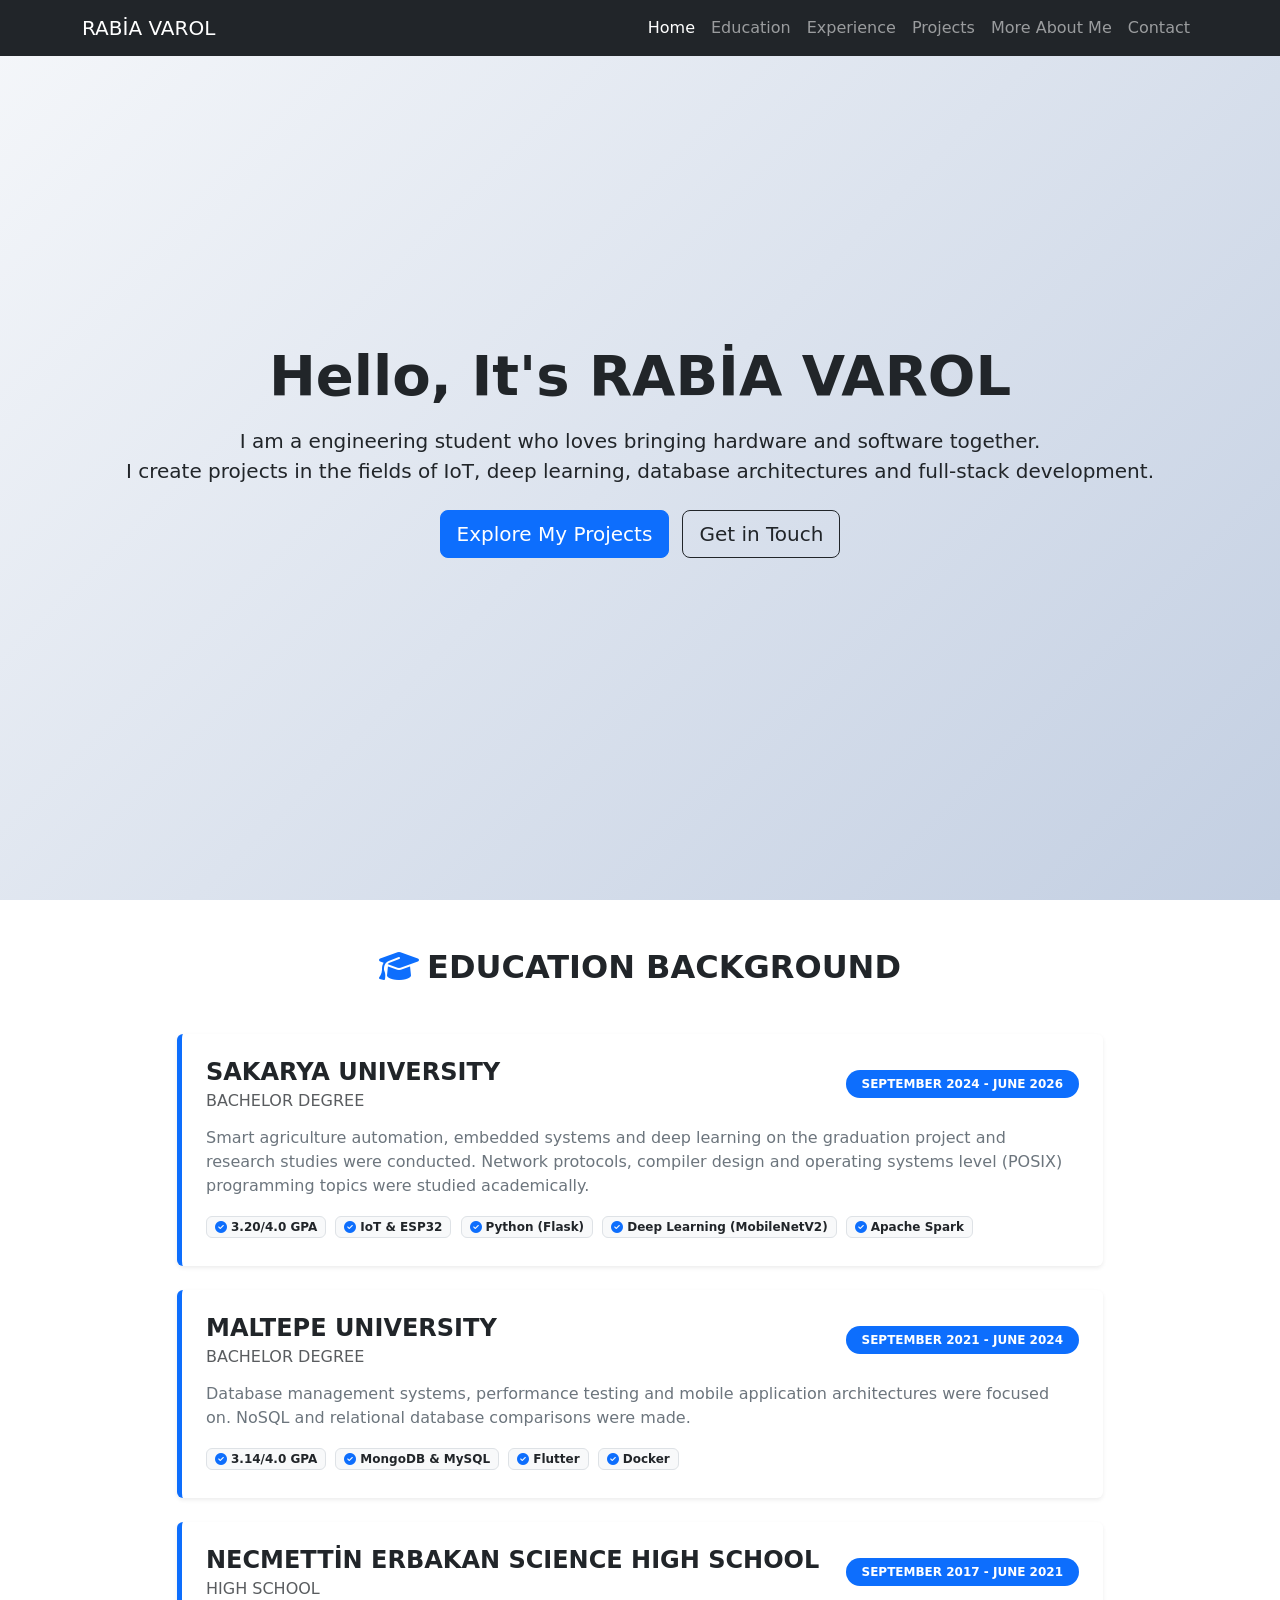
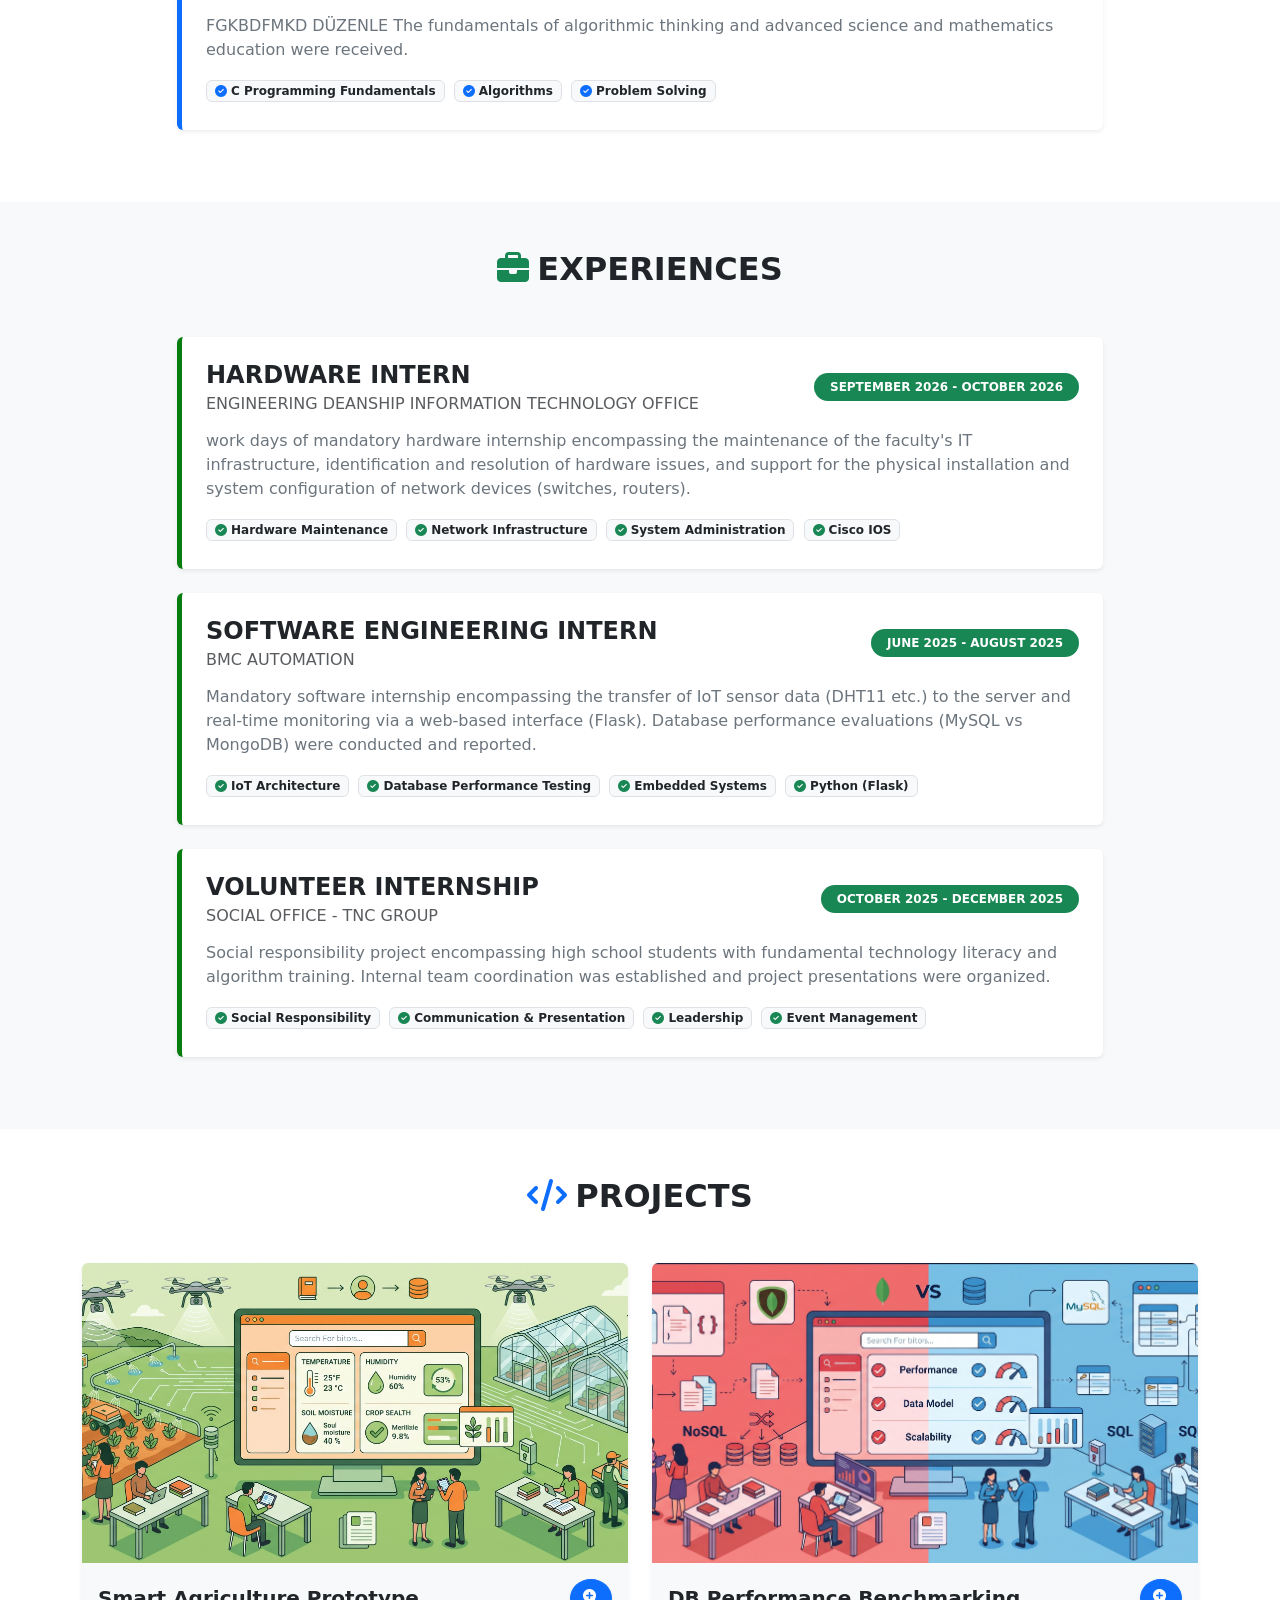
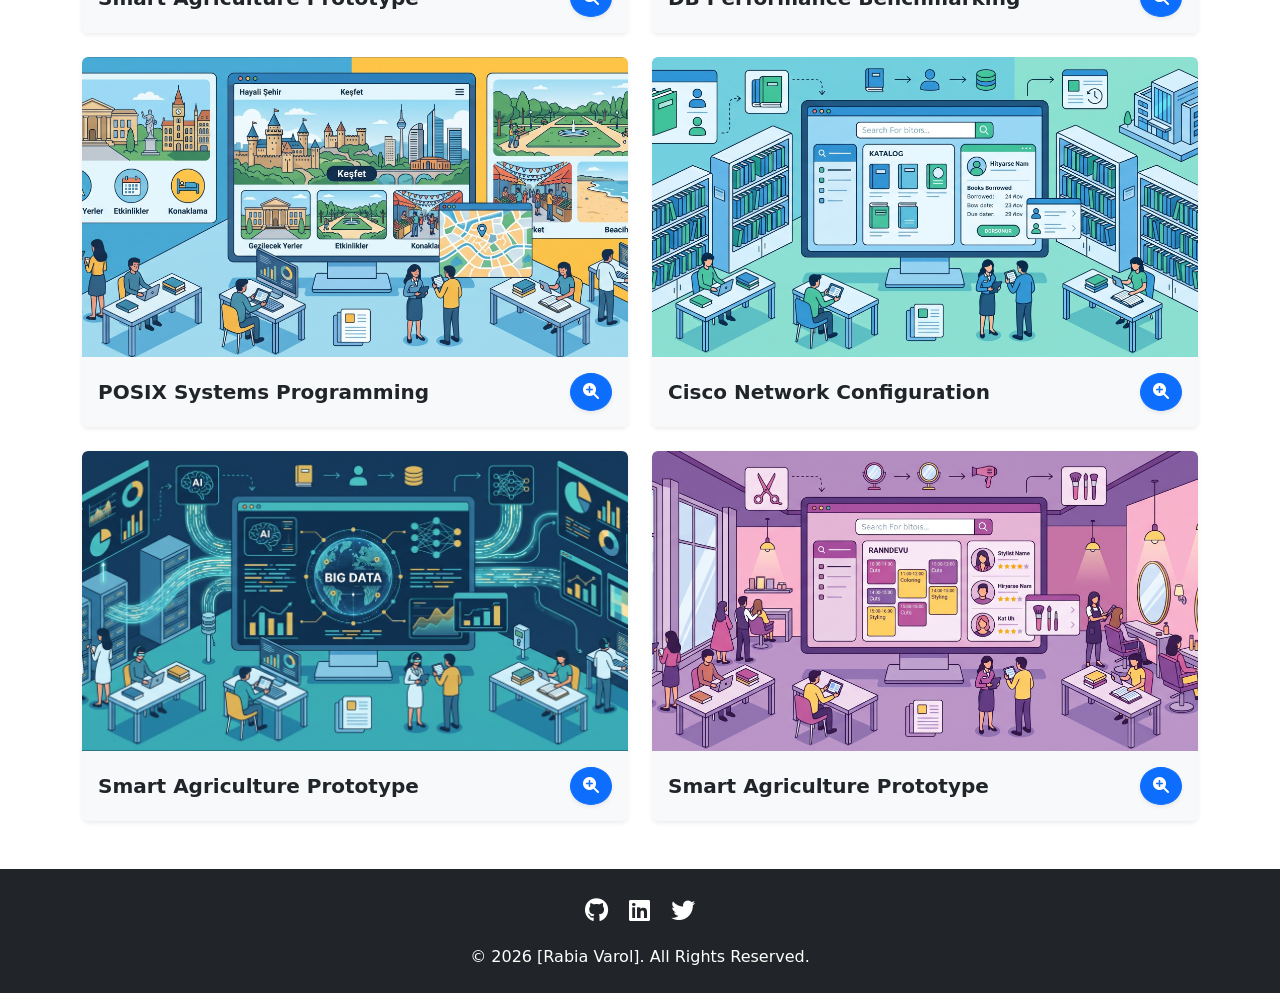
==== commit b9de6957: "images added" ====
--- a/home.html
+++ b/home.html
@@ -289,7 +289,7 @@
             <div class="col-md-6">
                 <div class="card border-0 shadow-sm project-card overflow-hidden">
                     <!-- Proje Görseli (Buraya kendi görsel linklerini ekleyebilirsin) -->
-                    <img src="https://images.unsplash.com/photo-1592982537447-7440770cbfc9?q=80&w=600&auto=format&fit=crop" class="card-img-top" alt="Smart Agriculture" style="height: 300px; object-fit: cover;">
+                    <img src="images/smartagricultre.jpg" class="card-img-top" alt="Smart Agriculture" style="height: 300px; object-fit: cover;">
                     <div class="card-body d-flex justify-content-between align-items-center bg-light">
                         <h5 class="card-title fw-bold mb-0">Smart Agriculture Prototype</h5>
                         <!-- Büyüteç Butonu (Modal 1'i açar) -->
@@ -303,7 +303,7 @@
             <!-- Proje 2 -->
             <div class="col-md-6">
                 <div class="card border-0 shadow-sm project-card overflow-hidden">
-                    <img src="https://images.unsplash.com/photo-1544383835-bda2bc66a55d?q=80&w=600&auto=format&fit=crop" class="card-img-top" alt="Database Benchmark" style="height: 300px; object-fit: cover;">
+                    <img src="images/mysqlmongdb.jpg" class="card-img-top" alt="Database Benchmark" style="height: 300px; object-fit: cover;">
                     <div class="card-body d-flex justify-content-between align-items-center bg-light">
                         <h5 class="card-title fw-bold mb-0">DB Performance Benchmarking</h5>
                         <button class="btn btn-primary rounded-circle shadow-sm" data-bs-toggle="modal" data-bs-target="#modalProject2">
@@ -316,7 +316,7 @@
             <!-- Proje 3 -->
             <div class="col-md-6">
                 <div class="card border-0 shadow-sm project-card overflow-hidden">
-                    <img src="https://images.unsplash.com/photo-1629654297299-c8506221ca97?q=80&w=600&auto=format&fit=crop" class="card-img-top" alt="POSIX Systems" style="height: 300px; object-fit: cover;">
+                    <img src="images/sakarya.jpg" class="card-img-top" alt="POSIX Systems" style="height: 300px; object-fit: cover;">
                     <div class="card-body d-flex justify-content-between align-items-center bg-light">
                         <h5 class="card-title fw-bold mb-0">POSIX Systems Programming</h5>
                         <button class="btn btn-primary rounded-circle shadow-sm" data-bs-toggle="modal" data-bs-target="#modalProject3">
@@ -329,7 +329,7 @@
             <!-- Proje 4 -->
             <div class="col-md-6">
                 <div class="card border-0 shadow-sm project-card overflow-hidden">
-                    <img src="https://images.unsplash.com/photo-1558494949-ef010cbdcc31?q=80&w=600&auto=format&fit=crop" class="card-img-top" alt="Network Config" style="height: 300px; object-fit: cover;">
+                    <img src="images/librarye.jpg" class="card-img-top" alt="Network Config" style="height: 300px; object-fit: cover;">
                     <div class="card-body d-flex justify-content-between align-items-center bg-light">
                         <h5 class="card-title fw-bold mb-0">Cisco Network Configuration</h5>
                         <button class="btn btn-primary rounded-circle shadow-sm" data-bs-toggle="modal" data-bs-target="#modalProject4">
@@ -343,7 +343,7 @@
             <div class="col-md-6">
                 <div class="card border-0 shadow-sm project-card overflow-hidden">
                     <!-- Proje Görseli (Buraya kendi görsel linklerini ekleyebilirsin) -->
-                    <img src="https://images.unsplash.com/photo-1592982537447-7440770cbfc9?q=80&w=600&auto=format&fit=crop" class="card-img-top" alt="Smart Agriculture" style="height: 300px; object-fit: cover;">
+                    <img src="images/bigdata.jpg" class="card-img-top" alt="Smart Agriculture" style="height: 300px; object-fit: cover;">
                     <div class="card-body d-flex justify-content-between align-items-center bg-light">
                         <h5 class="card-title fw-bold mb-0">Smart Agriculture Prototype</h5>
                         <!-- Büyüteç Butonu (Modal 1'i açar) -->
@@ -358,7 +358,7 @@
             <div class="col-md-6">
                 <div class="card border-0 shadow-sm project-card overflow-hidden">
                     <!-- Proje Görseli (Buraya kendi görsel linklerini ekleyebilirsin) -->
-                    <img src="https://images.unsplash.com/photo-1592982537447-7440770cbfc9?q=80&w=600&auto=format&fit=crop" class="card-img-top" alt="Smart Agriculture" style="height: 300px; object-fit: cover;">
+                    <img src="images/kuaffor.jpg" class="card-img-top" alt="Smart Agriculture" style="height: 300px; object-fit: cover;">
                     <div class="card-body d-flex justify-content-between align-items-center bg-light">
                         <h5 class="card-title fw-bold mb-0">Smart Agriculture Prototype</h5>
                         <!-- Büyüteç Butonu (Modal 1'i açar) -->
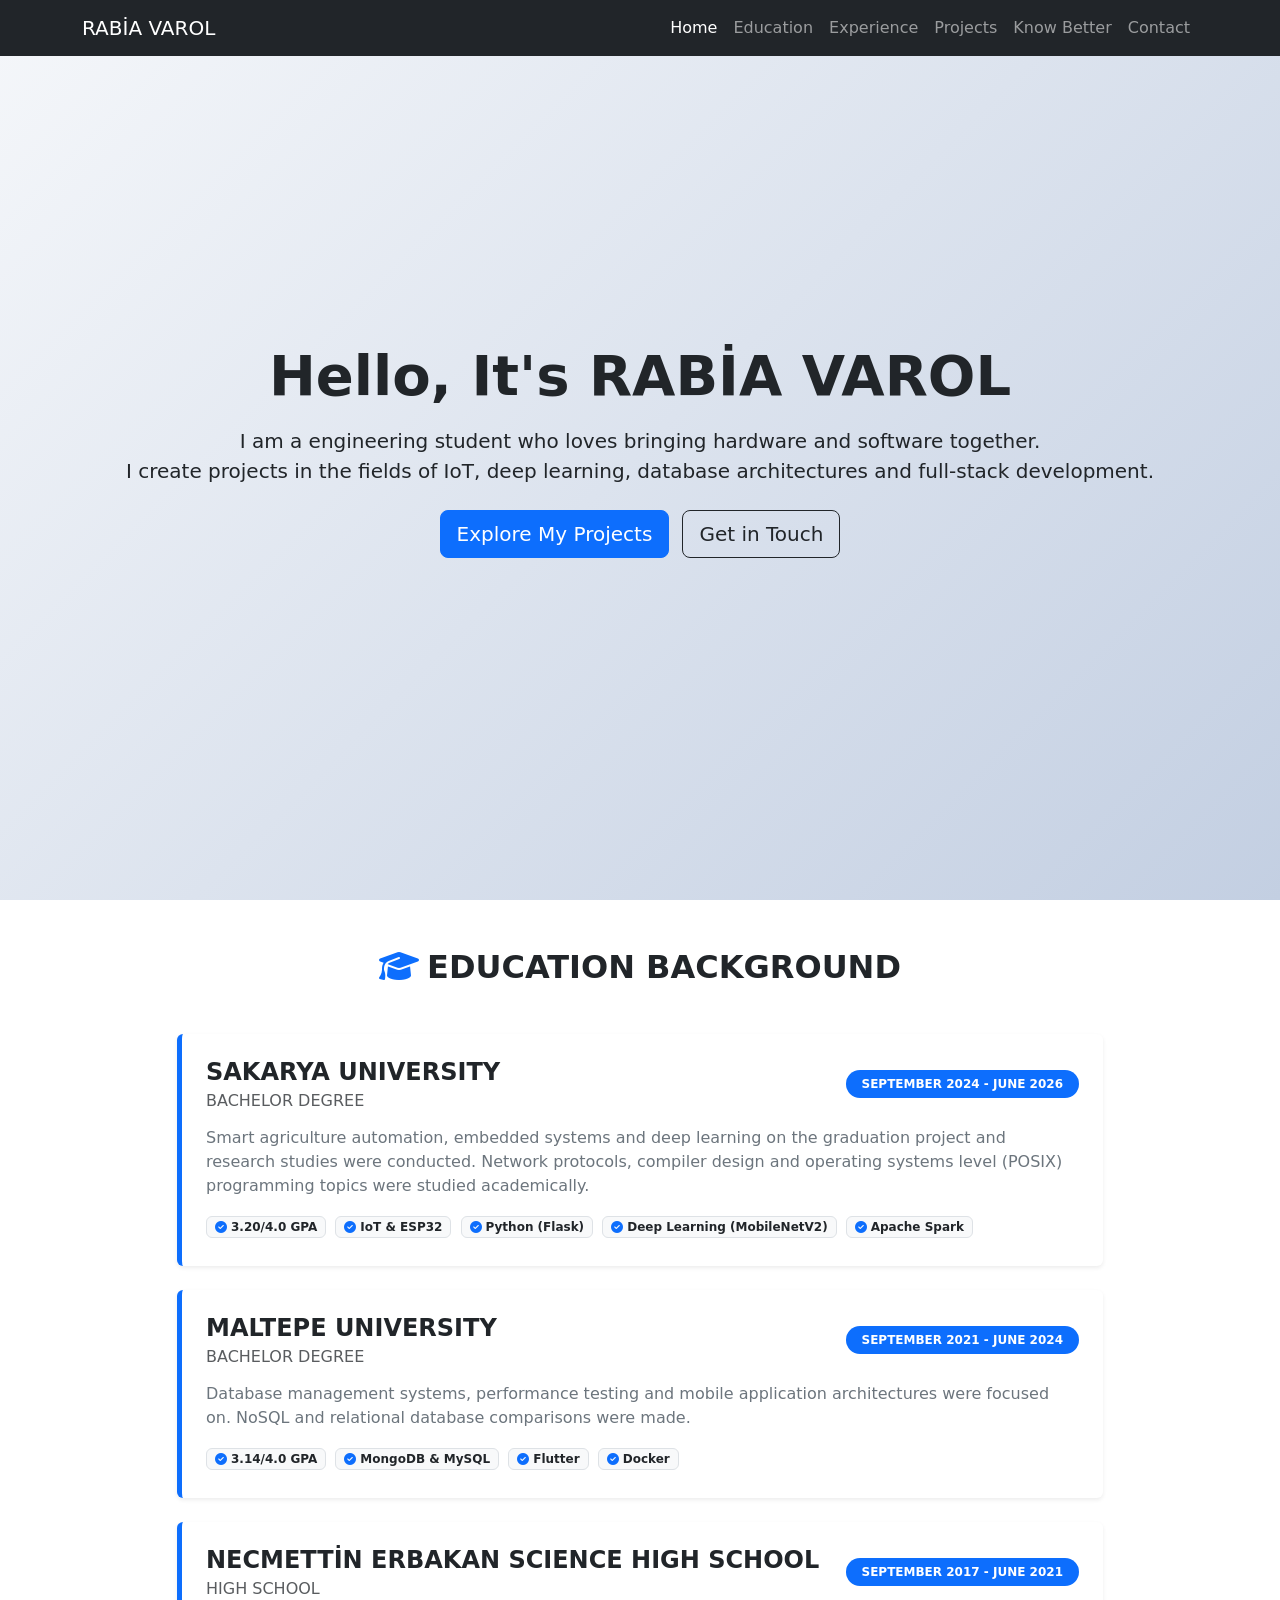
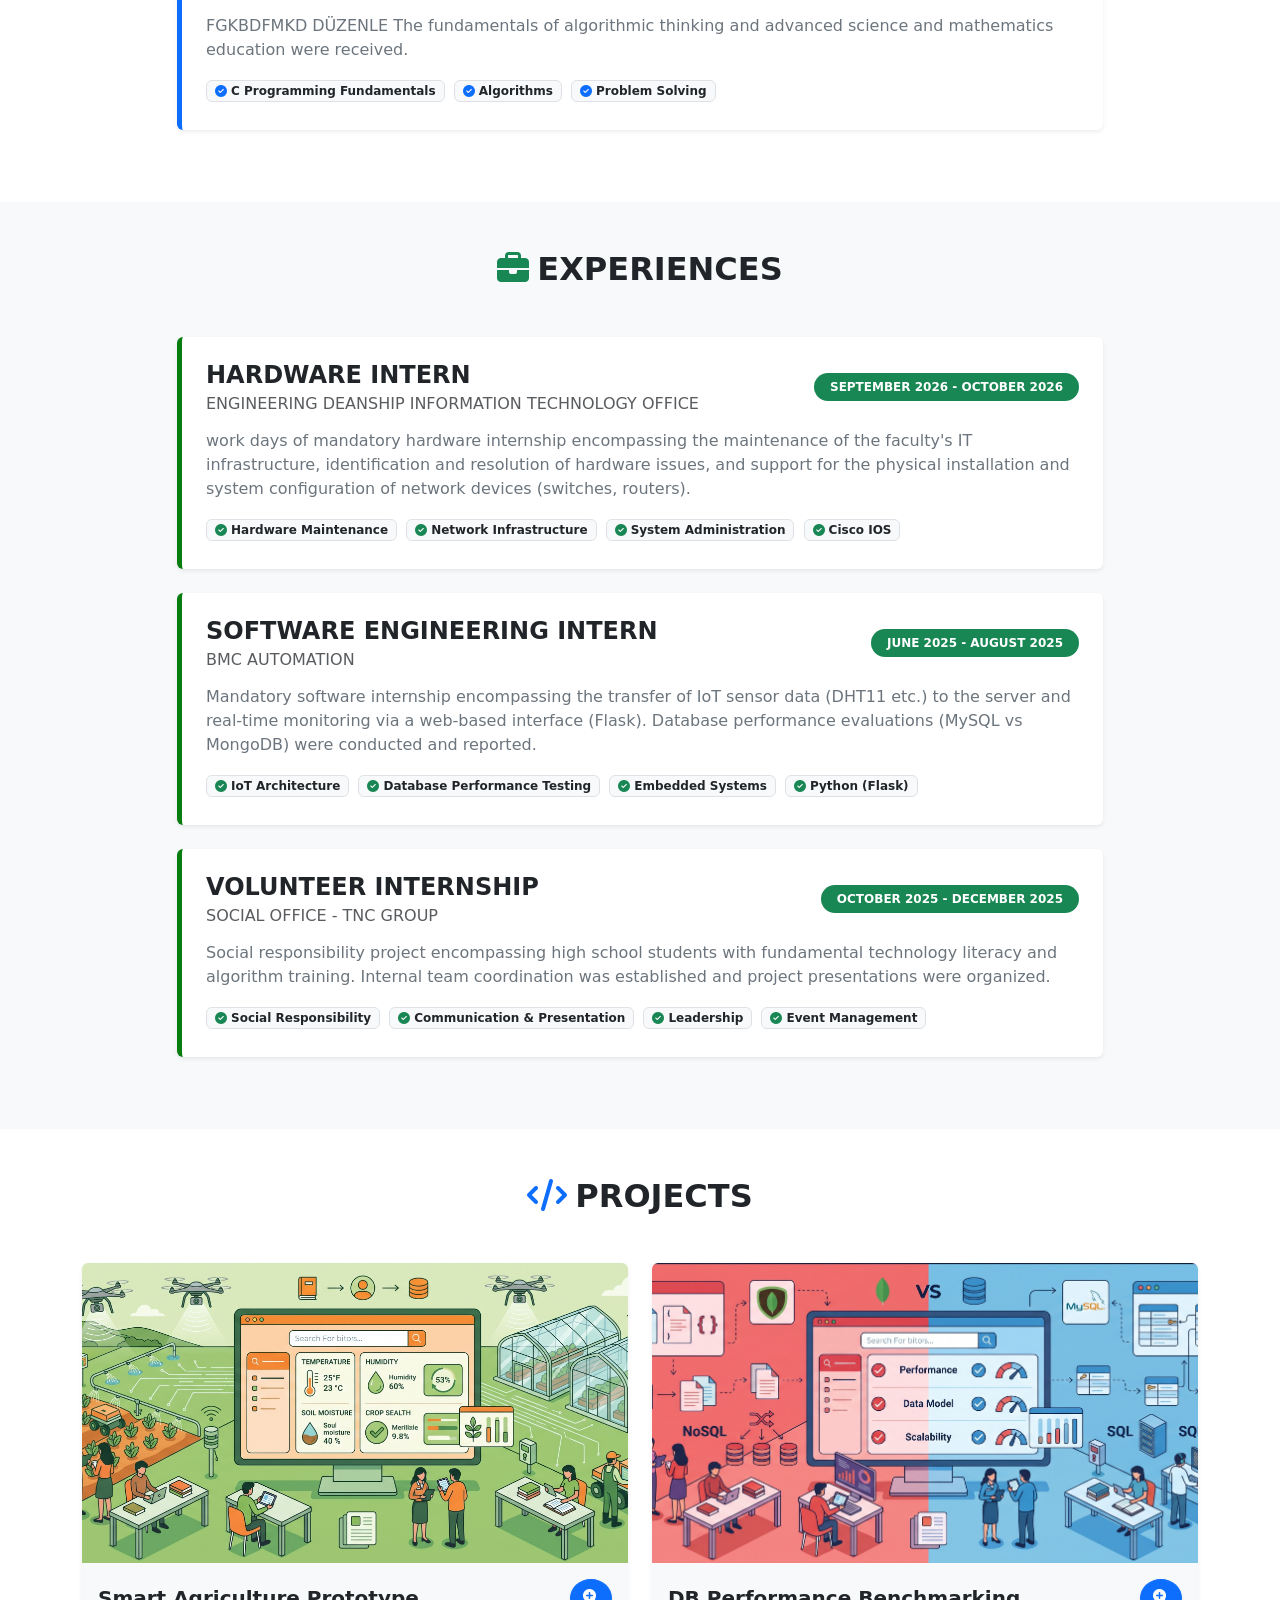
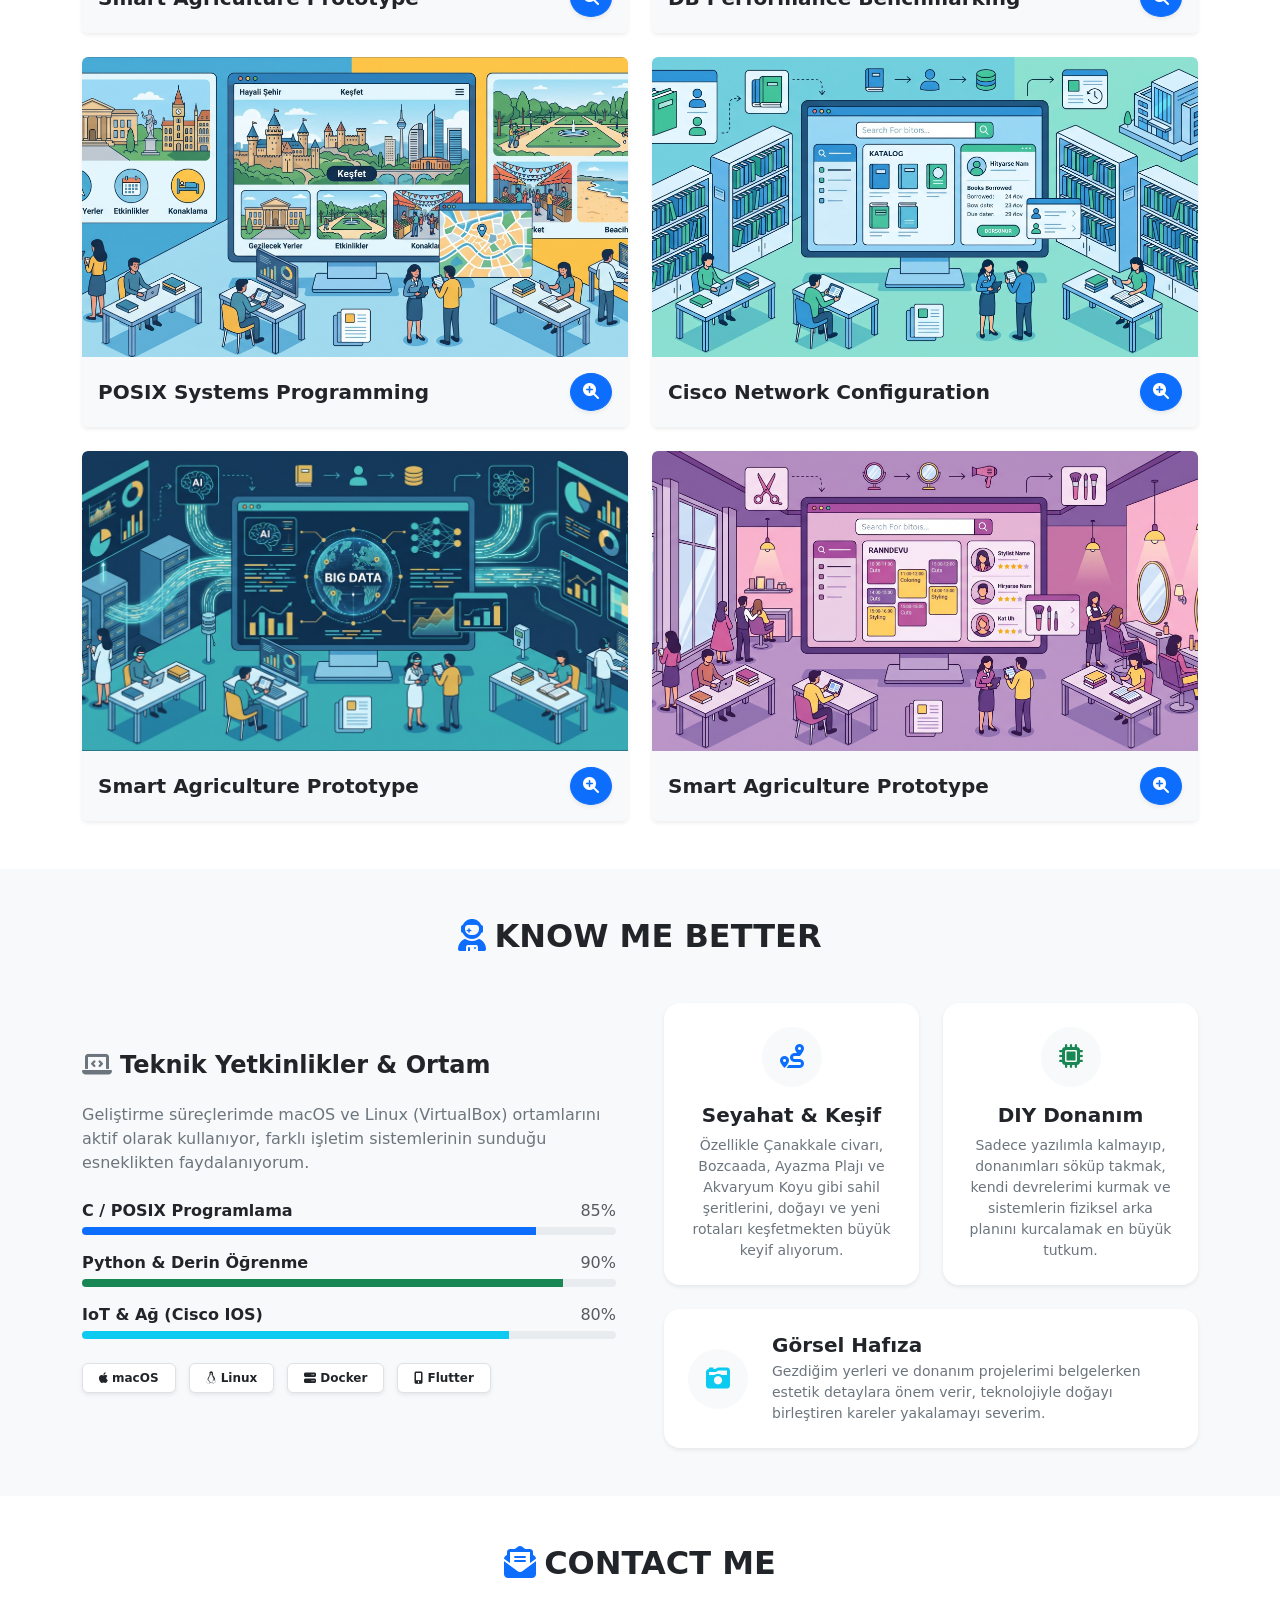
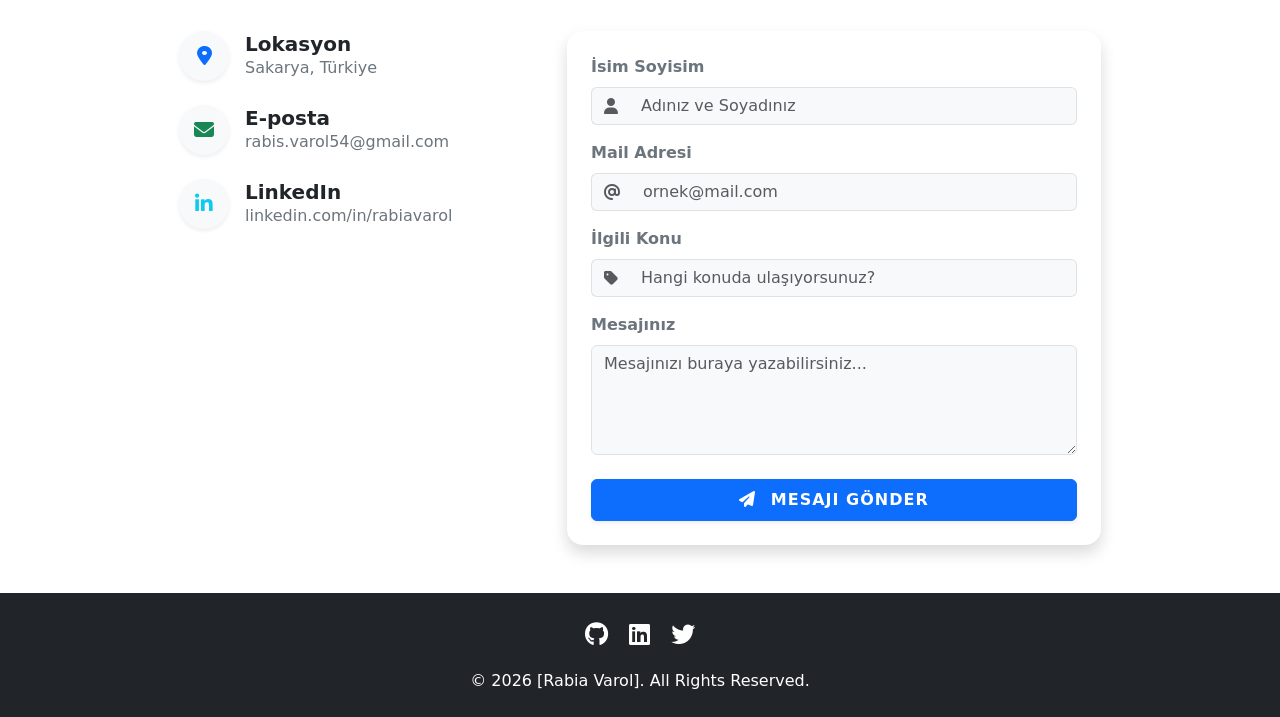
==== commit d4dff91f: "contact added and mail system entegrered" ====
--- a/home.html
+++ b/home.html
@@ -44,7 +44,7 @@
                     <li class="nav-item"><a class="nav-link" href="#education">Education</a></li>
                     <li class="nav-item"><a class="nav-link" href="#experience">Experience</a></li>
                     <li class="nav-item"><a class="nav-link" href="#projects">Projects</a></li>
-                    <li class="nav-item"><a class="nav-link" href="#knowbetter">More About Me</a></li>
+                    <li class="nav-item"><a class="nav-link" href="#knowbetter">Know Better</a></li>
                     <li class="nav-item"><a class="nav-link" href="#contact">Contact</a></li>
                 </ul>
             </div>
@@ -393,9 +393,229 @@
 
 <!-- KNOW BETTER-->
 
+<!-- KNOW BETTER / HOBBIES SECTION -->
+<section id="knowbetter" class="py-5" style="background-color: #f8f9fa;">
+    <div class="container">
+        <!-- Bölüm Başlığı -->
+        <h2 class="text-center mb-5 fw-bold"><i class="fas fa-user-astronaut text-primary me-2"></i>KNOW ME BETTER</h2>
+
+        <div class="row g-5 align-items-center">
+            
+            <!-- Sol Kolon: Teknik Yetkinlikler ve Çalışma Ortamı -->
+            <div class="col-lg-6">
+                <h4 class="fw-bold mb-4"><i class="fas fa-laptop-code text-secondary me-2"></i>Teknik Yetkinlikler & Ortam</h4>
+                <p class="text-secondary mb-4">
+                    Geliştirme süreçlerimde macOS ve Linux (VirtualBox) ortamlarını aktif olarak kullanıyor, farklı işletim sistemlerinin sunduğu esneklikten faydalanıyorum. 
+                </p>
+
+                <!-- Yetenek Barları -->
+                <div class="mb-3">
+                    <div class="d-flex justify-content-between mb-1">
+                        <span class="fw-bold text-dark">C / POSIX Programlama</span>
+                        <span class="text-muted">85%</span>
+                    </div>
+                    <div class="progress" style="height: 8px;">
+                        <div class="progress-bar bg-primary" role="progressbar" style="width: 85%" aria-valuenow="85" aria-valuemin="0" aria-valuemax="100"></div>
+                    </div>
+                </div>
+
+                <div class="mb-3">
+                    <div class="d-flex justify-content-between mb-1">
+                        <span class="fw-bold text-dark">Python & Derin Öğrenme</span>
+                        <span class="text-muted">90%</span>
+                    </div>
+                    <div class="progress" style="height: 8px;">
+                        <div class="progress-bar bg-success" role="progressbar" style="width: 90%" aria-valuenow="90" aria-valuemin="0" aria-valuemax="100"></div>
+                    </div>
+                </div>
+
+                <div class="mb-4">
+                    <div class="d-flex justify-content-between mb-1">
+                        <span class="fw-bold text-dark">IoT & Ağ (Cisco IOS)</span>
+                        <span class="text-muted">80%</span>
+                    </div>
+                    <div class="progress" style="height: 8px;">
+                        <div class="progress-bar bg-info" role="progressbar" style="width: 80%" aria-valuenow="80" aria-valuemin="0" aria-valuemax="100"></div>
+                    </div>
+                </div>
+
+                <!-- Araçlar Etiket Bulutu -->
+                <div class="mt-4">
+                    <span class="badge bg-white text-dark border shadow-sm px-3 py-2 me-2 mb-2"><i class="fab fa-apple me-1"></i>macOS</span>
+                    <span class="badge bg-white text-dark border shadow-sm px-3 py-2 me-2 mb-2"><i class="fab fa-linux me-1"></i>Linux</span>
+                    <span class="badge bg-white text-dark border shadow-sm px-3 py-2 me-2 mb-2"><i class="fas fa-server me-1"></i>Docker</span>
+                    <span class="badge bg-white text-dark border shadow-sm px-3 py-2 me-2 mb-2"><i class="fas fa-mobile-alt me-1"></i>Flutter</span>
+                </div>
+            </div>
+
+            <!-- Sağ Kolon: Hobiler ve İlgi Alanları -->
+            <div class="col-lg-6">
+                <div class="row g-4">
+                    
+                    <!-- Hobi Kartı 1 -->
+                    <div class="col-md-6">
+                        <div class="card hobi-card border-0 shadow-sm text-center p-4 h-100 bg-white rounded-4">
+                            <div class="icon-circle bg-light text-primary mx-auto mb-3" style="width: 60px; height: 60px; line-height: 60px; border-radius: 50%; font-size: 24px;">
+                                <i class="fas fa-route"></i>
+                            </div>
+                            <h5 class="fw-bold">Seyahat & Keşif</h5>
+                            <p class="text-secondary small mb-0">Özellikle Çanakkale civarı, Bozcaada, Ayazma Plajı ve Akvaryum Koyu gibi sahil şeritlerini, doğayı ve yeni rotaları keşfetmekten büyük keyif alıyorum.</p>
+                        </div>
+                    </div>
+
+                    <!-- Hobi Kartı 2 -->
+                    <div class="col-md-6">
+                        <div class="card hobi-card border-0 shadow-sm text-center p-4 h-100 bg-white rounded-4">
+                            <div class="icon-circle bg-light text-success mx-auto mb-3" style="width: 60px; height: 60px; line-height: 60px; border-radius: 50%; font-size: 24px;">
+                                <i class="fas fa-microchip"></i>
+                            </div>
+                            <h5 class="fw-bold">DIY Donanım</h5>
+                            <p class="text-secondary small mb-0">Sadece yazılımla kalmayıp, donanımları söküp takmak, kendi devrelerimi kurmak ve sistemlerin fiziksel arka planını kurcalamak en büyük tutkum.</p>
+                        </div>
+                    </div>
+
+                    <!-- Hobi Kartı 3 -->
+                    <div class="col-md-12">
+                        <div class="card hobi-card border-0 shadow-sm p-4 bg-white rounded-4 d-flex flex-row align-items-center">
+                            <div class="icon-circle bg-light text-info me-4" style="width: 60px; height: 60px; line-height: 60px; border-radius: 50%; font-size: 24px; text-align: center; flex-shrink: 0;">
+                                <i class="fas fa-camera-retro"></i>
+                            </div>
+                            <div>
+                                <h5 class="fw-bold mb-1">Görsel Hafıza</h5>
+                                <p class="text-secondary small mb-0">Gezdiğim yerleri ve donanım projelerimi belgelerken estetik detaylara önem verir, teknolojiyle doğayı birleştiren kareler yakalamayı severim.</p>
+                            </div>
+                        </div>
+                    </div>
+
+                </div>
+            </div>
+
+        </div>
+    </div>
+</section>
+<style>
+.hobi-card {
+    transition: all 0.3s ease-in-out;
+}
+.hobi-card:hover {
+    transform: translateY(-8px);
+    box-shadow: 0 15px 25px rgba(0,0,0,0.1) !important;
+}
+/* İkonların üzerine gelince arka plan rengi değişimi */
+.hobi-card:hover .icon-circle {
+    background-color: #0d6efd !important;
+    color: #fff !important;
+    transition: all 0.3s ease;
+}
+
+</style>
+
+
 
 <!-- CONTACT-->
 
+<!-- CONTACT SECTION (İletişim) -->
+<section id="contact" class="py-5 bg-white">
+    <div class="container">
+        <!-- Bölüm Başlığı -->
+        <h2 class="text-center mb-5 fw-bold"><i class="fas fa-envelope-open-text text-primary me-2"></i>CONTACT ME</h2>
+
+        <div class="row g-5 justify-content-center">
+            
+            <!-- Sol Kolon: İletişim Bilgileri -->
+            <div class="col-lg-4">
+                <div class="d-flex flex-column gap-4">
+                    <!-- Lokasyon -->
+                    <div class="d-flex align-items-center">
+                        <div class="icon-circle bg-light text-primary me-3 d-flex justify-content-center align-items-center shadow-sm" style="width: 50px; height: 50px; border-radius: 50%; font-size: 20px;">
+                            <i class="fas fa-map-marker-alt"></i>
+                        </div>
+                        <div>
+                            <h5 class="fw-bold mb-0">Lokasyon</h5>
+                            <p class="text-secondary mb-0">Sakarya, Türkiye</p>
+                        </div>
+                    </div>
+
+                    <!-- E-posta -->
+                    <div class="d-flex align-items-center">
+                        <div class="icon-circle bg-light text-success me-3 d-flex justify-content-center align-items-center shadow-sm" style="width: 50px; height: 50px; border-radius: 50%; font-size: 20px;">
+                            <i class="fas fa-envelope"></i>
+                        </div>
+                        <div>
+                            <h5 class="fw-bold mb-0">E-posta</h5>
+                            <p class="text-secondary mb-0">rabis.varol54@gmail.com</p>
+                        </div>
+                    </div>
+
+                    <!-- LinkedIn -->
+                    <div class="d-flex align-items-center">
+                        <div class="icon-circle bg-light text-info me-3 d-flex justify-content-center align-items-center shadow-sm" style="width: 50px; height: 50px; border-radius: 50%; font-size: 20px;">
+                            <i class="fab fa-linkedin-in"></i>
+                        </div>
+                        <div>
+                            <h5 class="fw-bold mb-0">LinkedIn</h5>
+                            <a href="#" class="text-secondary text-decoration-none">linkedin.com/in/rabiavarol</a>
+                        </div>
+                    </div>
+                </div>
+            </div>
+
+            <!-- Sağ Kolon: İletişim Formu -->
+            <div class="col-lg-6">
+                <div class="card border-0 shadow p-4 rounded-4">
+                    
+                    <form action="https://formsubmit.co/80c89bbf3ae556cedd4c079c3c56dcbf" method="POST">
+                        
+                        <!-- İsim Soyisim -->
+                        <div class="mb-3">
+                            <label for="name" class="form-label fw-bold text-secondary">İsim Soyisim</label>
+                            <div class="input-group">
+                                <span class="input-group-text bg-light border-end-0"><i class="fas fa-user text-muted"></i></span>
+                                <input type="text" class="form-control border-start-0 bg-light" name="name" id="name" placeholder="Adınız ve Soyadınız" required>
+                            </div>
+                        </div>
+
+                        <!-- Mail Adresi -->
+                        <div class="mb-3">
+                            <label for="email" class="form-label fw-bold text-secondary">Mail Adresi</label>
+                            <div class="input-group">
+                                <span class="input-group-text bg-light border-end-0"><i class="fas fa-at text-muted"></i></span>
+                                <input type="email" class="form-control border-start-0 bg-light" name="email" id="email" placeholder="ornek@mail.com" required>
+                            </div>
+                        </div>
+
+                        <!-- İlgili Konu -->
+                        <div class="mb-3">
+                            <label for="subject" class="form-label fw-bold text-secondary">İlgili Konu</label>
+                            <div class="input-group">
+                                <span class="input-group-text bg-light border-end-0"><i class="fas fa-tag text-muted"></i></span>
+                                <input type="text" class="form-control border-start-0 bg-light" name="subject" id="subject" placeholder="Hangi konuda ulaşıyorsunuz?" required>
+                            </div>
+                        </div>
+
+                        <!-- Mesaj -->
+                        <div class="mb-4">
+                            <label for="message" class="form-label fw-bold text-secondary">Mesajınız</label>
+                            <textarea class="form-control bg-light" name="message" id="message" rows="4" placeholder="Mesajınızı buraya yazabilirsiniz..." required></textarea>
+                        </div>
+
+                        <!-- FormSubmit Ayarları (Gizli) -->
+                        <input type="hidden" name="_captcha" value="false"> <!-- Can sıkıcı robot doğrulamasını kapatır -->
+                        <input type="hidden" name="_template" value="table"> <!-- Mailin sana tablo formatında şık gelmesini sağlar -->
+                        
+                        <input type="hidden" name="_next" value="home.html#contact"> <!-- Form gönderildikten sonra yönlendirilecek sayfa -->
+                        <!-- Gönder Butonu -->
+                        <button type="submit" class="btn btn-primary w-100 py-2 fw-bold text-uppercase shadow-sm" style="letter-spacing: 1px;">
+                            <i class="fas fa-paper-plane me-2"></i> Mesajı Gönder
+                        </button>
+
+                    </form>
+                </div>
+            </div>
+
+        </div>
+    </div>
+</section>
 
 
 
